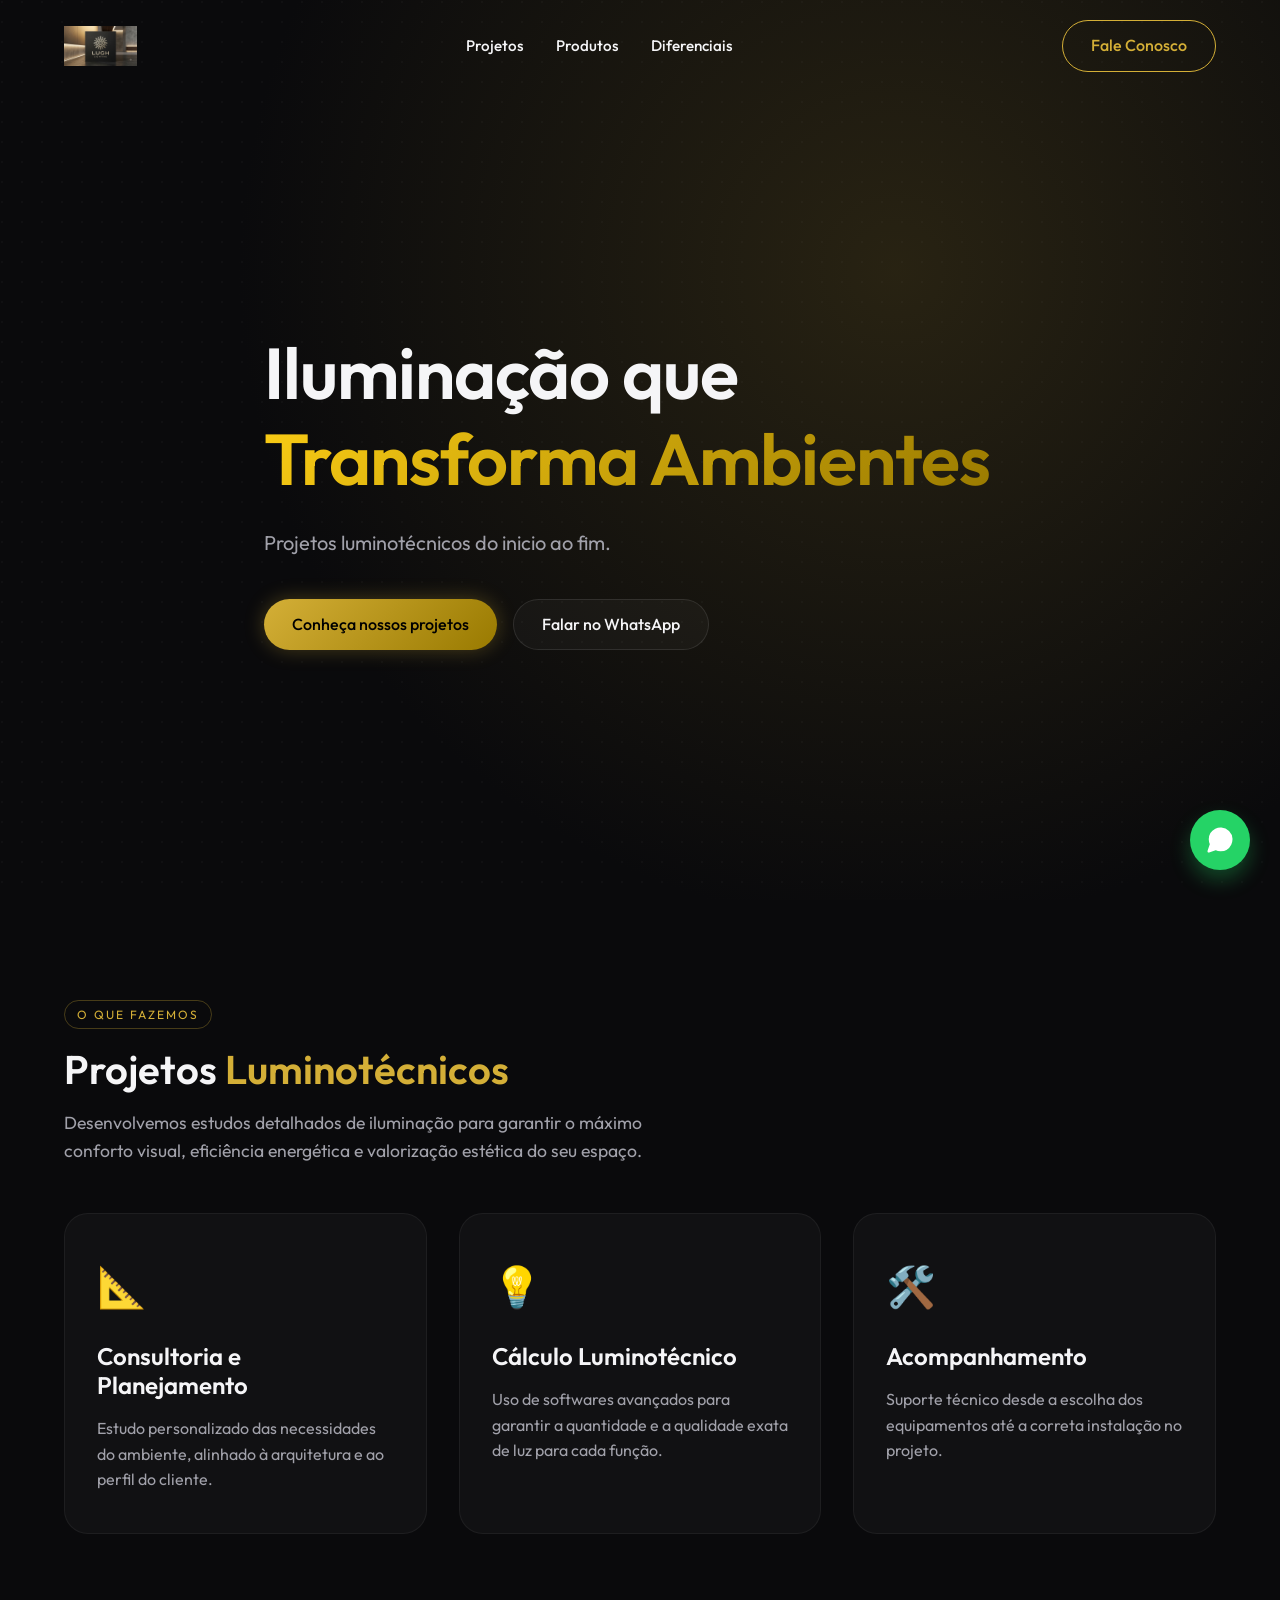
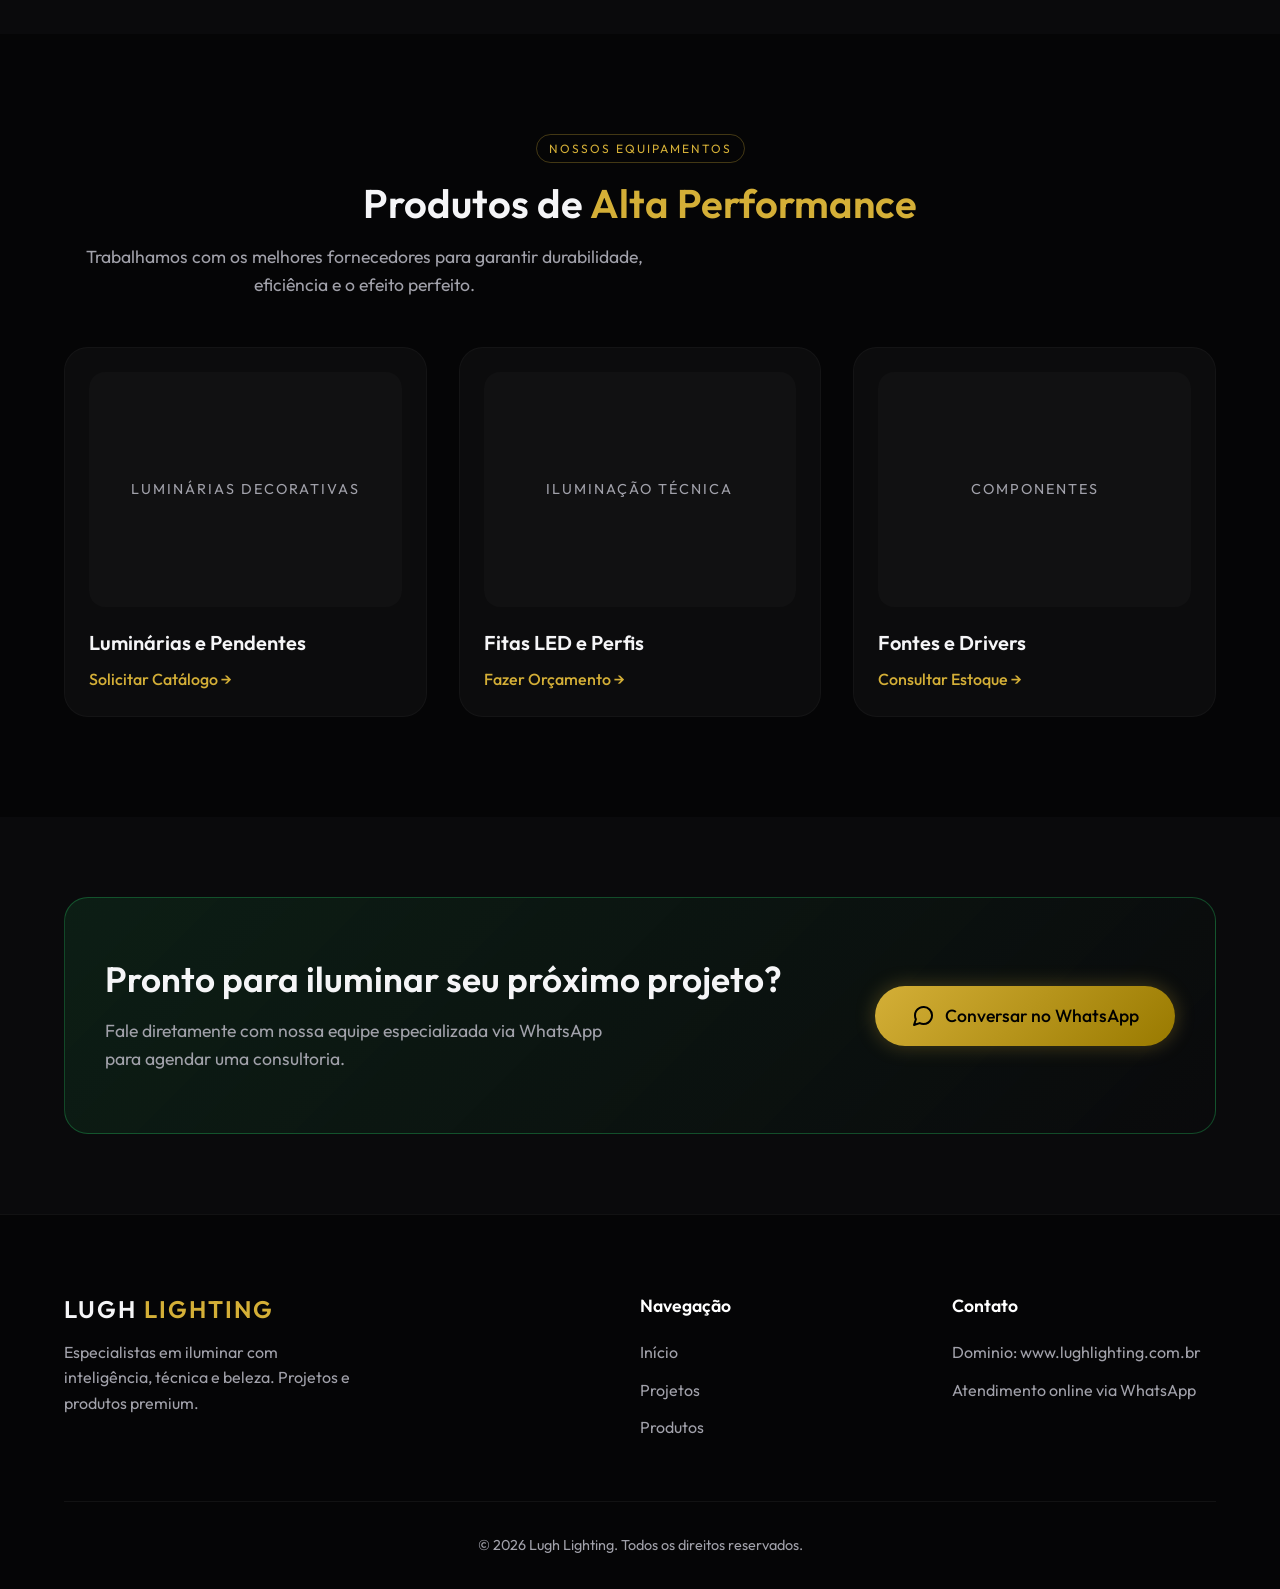
==== index.html @ 33ddca28 "Update hero subtitle text" ====
<!DOCTYPE html>
<html lang="pt-BR">
<head>
    <meta charset="UTF-8">
    <meta name="viewport" content="width=device-width, initial-scale=1.0">
    <meta name="description" content="Lugh Lighting - Projetos luminotécnicos, luminárias, LEDs e fontes de alta qualidade. Iluminação premium para ambientes sofisticados.">
    <title>Lugh Lighting | Projetos Luminotécnicos Premium</title>
    
    <!-- Google Fonts -->
    <link rel="preconnect" href="https://fonts.googleapis.com">
    <link rel="preconnect" href="https://fonts.gstatic.com" crossorigin>
    <link href="https://fonts.googleapis.com/css2?family=Outfit:wght@300;400;500;600;700&display=swap" rel="stylesheet">
    
    <!-- Custom CSS -->
    <link rel="stylesheet" href="styles.css">
</head>
<body>

    <!-- Header -->
    <header class="header" id="header">
        <div class="container header-content">
            <a href="#" class="logo-link">
                <!-- A logo em imagem entra aqui -->
                <img src="assets/logo.png" alt="Lugh Lighting Logo" class="logo-img" id="main-logo" onerror="this.style.display='none'; document.getElementById('logo-text').style.display='block';">
                <span class="logo-text" id="logo-text" style="display:none;">LUGH <span class="accent">LIGHTING</span></span>
            </a>
            
            <nav class="nav-menu">
                <ul class="nav-list">
                    <li><a href="#projetos" class="nav-link">Projetos</a></li>
                    <li><a href="#produtos" class="nav-link">Produtos</a></li>
                    <li><a href="#diferenciais" class="nav-link">Diferenciais</a></li>
                </ul>
            </nav>
            
            <a href="#contato" class="btn btn-outline" id="btn-header-contact">Fale Conosco</a>
            
            <!-- Mobile Menu Toggle -->
            <div class="menu-toggle" id="mobile-menu">
                <span class="bar"></span>
                <span class="bar"></span>
                <span class="bar"></span>
            </div>
        </div>
    </header>

    <!-- Hero Section -->
    <section class="hero" id="home">
        <div class="hero-overlay"></div>
        <div class="container hero-content">
            <h1 class="hero-title">Iluminação que <br><span class="accent-gradient">Transforma Ambientes</span></h1>
            <p class="hero-subtitle">Projetos luminotécnicos do inicio ao fim.</p>
            <div class="hero-actions">
                <a href="#projetos" class="btn btn-primary" id="btn-hero-projects">Conheça nossos projetos</a>
                <a href="https://wa.me/5511971536612?text=Olá!%20Gostaria%20de%20saber%20mais%20sobre%20os%20projetos%20da%20Lugh%20Lighting." class="btn btn-secondary whatsapp-link" target="_blank" rel="noopener noreferrer">Falar no WhatsApp</a>
            </div>
        </div>
    </section>

    <!-- Services / Projects Section -->
    <section class="section" id="projetos">
        <div class="container">
            <div class="section-header">
                <span class="section-badge">O que fazemos</span>
                <h2 class="section-title">Projetos <span class="accent">Luminotécnicos</span></h2>
                <p class="section-desc">Desenvolvemos estudos detalhados de iluminação para garantir o máximo conforto visual, eficiência energética e valorização estética do seu espaço.</p>
            </div>
            
            <div class="grid projects-grid">
                <div class="card reveal">
                    <div class="card-icon">📐</div>
                    <h3 class="card-title">Consultoria e Planejamento</h3>
                    <p class="card-text">Estudo personalizado das necessidades do ambiente, alinhado à arquitetura e ao perfil do cliente.</p>
                </div>
                <div class="card reveal delay-1">
                    <div class="card-icon">💡</div>
                    <h3 class="card-title">Cálculo Luminotécnico</h3>
                    <p class="card-text">Uso de softwares avançados para garantir a quantidade e a qualidade exata de luz para cada função.</p>
                </div>
                <div class="card reveal delay-2">
                    <div class="card-icon">🛠️</div>
                    <h3 class="card-title">Acompanhamento</h3>
                    <p class="card-text">Suporte técnico desde a escolha dos equipamentos até a correta instalação no projeto.</p>
                </div>
            </div>
        </div>
    </section>

    <!-- Products Section -->
    <section class="section bg-darker" id="produtos">
        <div class="container">
            <div class="section-header text-center">
                <span class="section-badge">Nossos Equipamentos</span>
                <h2 class="section-title">Produtos de <span class="accent">Alta Performance</span></h2>
                <p class="section-desc">Trabalhamos com os melhores fornecedores para garantir durabilidade, eficiência e o efeito perfeito.</p>
            </div>
            
            <div class="grid products-grid">
                <div class="product-item reveal">
                    <div class="product-img-wrapper">
                        <div class="product-placeholder">Luminárias Decorativas</div>
                    </div>
                    <h3 class="product-title">Luminárias e Pendentes</h3>
                    <a href="https://wa.me/5511971536612?text=Olá!%20Gostaria%20de%20catálogo%20de%20luminárias." class="product-link whatsapp-link" target="_blank">Solicitar Catálogo →</a>
                </div>
                <div class="product-item reveal delay-1">
                    <div class="product-img-wrapper">
                        <div class="product-placeholder">Iluminação Técnica</div>
                    </div>
                    <h3 class="product-title">Fitas LED e Perfis</h3>
                    <a href="https://wa.me/5511971536612?text=Olá!%20Gostaria%20de%20saber%20sobre%20fitas%20LED." class="product-link whatsapp-link" target="_blank">Fazer Orçamento →</a>
                </div>
                <div class="product-item reveal delay-2">
                    <div class="product-img-wrapper">
                        <div class="product-placeholder">Componentes</div>
                    </div>
                    <h3 class="product-title">Fontes e Drivers</h3>
                    <a href="https://wa.me/5511971536612?text=Olá!%20Gostaria%20de%20saber%20sobre%20fontes%20e%20drivers." class="product-link whatsapp-link" target="_blank">Consultar Estoque →</a>
                </div>
            </div>
        </div>
    </section>

    <!-- CTA Section -->
    <section class="cta-section" id="contato">
        <div class="container">
            <div class="cta-box reveal">
                <div class="cta-content">
                    <h2>Pronto para iluminar seu próximo projeto?</h2>
                    <p>Fale diretamente com nossa equipe especializada via WhatsApp para agendar uma consultoria.</p>
                </div>
                <div class="cta-btn">
                    <a href="https://wa.me/5511971536612?text=Olá!%20Gostaria%20de%20iniciar%20um%20projeto%20com%20a%20Lugh%20Lighting." class="btn btn-primary btn-large whatsapp-link" target="_blank" rel="noopener noreferrer">
                        <svg viewBox="0 0 24 24" width="24" height="24" stroke="currentColor" stroke-width="2" fill="none" stroke-linecap="round" stroke-linejoin="round" class="wa-icon"><path d="M21 11.5a8.38 8.38 0 0 1-.9 3.8 8.5 8.5 0 0 1-7.6 4.7 8.38 8.38 0 0 1-3.8-.9L3 21l1.9-5.7a8.38 8.38 0 0 1-.9-3.8 8.5 8.5 0 0 1 4.7-7.6 8.38 8.38 0 0 1 3.8-.9h.5a8.48 8.48 0 0 1 8 8v.5z"></path></svg>
                        Conversar no WhatsApp
                    </a>
                </div>
            </div>
        </div>
    </section>

    <!-- Footer -->
    <footer class="footer">
        <div class="container">
            <div class="footer-grid">
                <div class="footer-brand">
                    <h3 class="footer-logo">LUGH <span class="accent">LIGHTING</span></h3>
                    <p class="footer-text">Especialistas em iluminar com inteligência, técnica e beleza. Projetos e produtos premium.</p>
                </div>
                <div class="footer-links">
                    <h4>Navegação</h4>
                    <ul>
                        <li><a href="#home">Início</a></li>
                        <li><a href="#projetos">Projetos</a></li>
                        <li><a href="#produtos">Produtos</a></li>
                    </ul>
                </div>
                <div class="footer-contact">
                    <h4>Contato</h4>
                    <p>Dominio: www.lughlighting.com.br</p>
                    <p>Atendimento online via WhatsApp</p>
                </div>
            </div>
            <div class="footer-bottom">
                <p>&copy; 2026 Lugh Lighting. Todos os direitos reservados.</p>
            </div>
        </div>
    </footer>

    <!-- Floating WhatsApp Button -->
    <a href="https://wa.me/5511971536612?text=Olá!%20Vim%20pelo%20site%20da%20Lugh%20Lighting." class="floating-wa whatsapp-link" target="_blank" rel="noopener noreferrer" aria-label="Fale conosco no WhatsApp" id="floating-whatsapp">
        <svg viewBox="0 0 24 24" width="30" height="30" stroke="white" stroke-width="2" fill="white" stroke-linecap="round" stroke-linejoin="round" class="wa-icon-float">
            <path d="M21 11.5a8.38 8.38 0 0 1-.9 3.8 8.5 8.5 0 0 1-7.6 4.7 8.38 8.38 0 0 1-3.8-.9L3 21l1.9-5.7a8.38 8.38 0 0 1-.9-3.8 8.5 8.5 0 0 1 4.7-7.6 8.38 8.38 0 0 1 3.8-.9h.5a8.48 8.48 0 0 1 8 8v.5z"></path>
        </svg>
    </a>

    <!-- Custom JS -->
    <script src="script.js"></script>
</body>
</html>
---- styles.css ----
/* ==========================================================================
   CSS Variables & Tokens (Premium Dark Theme)
   ========================================================================== */
:root {
    /* Colors */
    --bg-dark: #0a0a0c;
    --bg-darker: #050506;
    --bg-card: rgba(255, 255, 255, 0.03);
    
    --text-main: #f5f5f7;
    --text-muted: #a1a1aa;
    
    /* Gold / Lighting Accents */
    --accent-gold: #d4af37;
    --accent-gold-light: #facc15;
    --accent-gold-dark: #997a00;
    
    --wa-green: #25D366;
    --wa-green-hover: #1ebd5a;

    /* Typography */
    --font-primary: 'Outfit', sans-serif;
    
    /* Spacing & Borders */
    --radius-sm: 8px;
    --radius-md: 16px;
    --radius-lg: 24px;
    
    /* Transitions */
    --transition-fast: 0.2s ease;
    --transition-normal: 0.4s cubic-bezier(0.16, 1, 0.3, 1);
    
    /* Glow Effects */
    --glow-gold: 0 0 20px rgba(212, 175, 55, 0.3);
    --glow-gold-strong: 0 0 30px rgba(250, 204, 21, 0.5);
}

/* ==========================================================================
   Base & Reset
   ========================================================================== */
* {
    margin: 0;
    padding: 0;
    box-sizing: border-box;
}

html {
    scroll-behavior: smooth;
}

body {
    font-family: var(--font-primary);
    background-color: var(--bg-dark);
    color: var(--text-main);
    line-height: 1.6;
    overflow-x: hidden;
}

a {
    text-decoration: none;
    color: inherit;
}

ul {
    list-style: none;
}

.container {
    width: 100%;
    max-width: 1200px;
    margin: 0 auto;
    padding: 0 24px;
}

.accent {
    color: var(--accent-gold);
}

.accent-gradient {
    background: linear-gradient(135deg, var(--accent-gold-light) 0%, var(--accent-gold-dark) 100%);
    -webkit-background-clip: text;
    -webkit-text-fill-color: transparent;
    background-clip: text;
}

.bg-darker {
    background-color: var(--bg-darker);
}

.text-center {
    text-align: center;
}

/* ==========================================================================
   Typography
   ========================================================================== */
h1, h2, h3, h4 {
    line-height: 1.2;
    font-weight: 600;
}

.section-title {
    font-size: 2.5rem;
    margin-bottom: 1rem;
}

.section-desc {
    color: var(--text-muted);
    font-size: 1.1rem;
    max-width: 600px;
    margin-bottom: 3rem;
}

.section-badge {
    display: inline-block;
    text-transform: uppercase;
    font-size: 0.75rem;
    letter-spacing: 2px;
    color: var(--accent-gold);
    border: 1px solid rgba(212, 175, 55, 0.3);
    padding: 4px 12px;
    border-radius: 50px;
    margin-bottom: 1rem;
}

/* ==========================================================================
   Buttons
   ========================================================================== */
.btn {
    display: inline-flex;
    align-items: center;
    justify-content: center;
    padding: 12px 28px;
    border-radius: 50px;
    font-weight: 500;
    font-size: 1rem;
    transition: var(--transition-normal);
    cursor: pointer;
    border: none;
    gap: 10px;
}

.btn-primary {
    background: linear-gradient(135deg, var(--accent-gold), var(--accent-gold-dark));
    color: #000;
    box-shadow: var(--glow-gold);
}

.btn-primary:hover {
    transform: translateY(-2px);
    box-shadow: var(--glow-gold-strong);
    background: linear-gradient(135deg, var(--accent-gold-light), var(--accent-gold));
}

.btn-secondary {
    background-color: var(--bg-card);
    color: var(--text-main);
    border: 1px solid rgba(255, 255, 255, 0.1);
}

.btn-secondary:hover {
    background-color: rgba(255, 255, 255, 0.08);
    transform: translateY(-2px);
}

.btn-outline {
    background: transparent;
    border: 1px solid var(--accent-gold);
    color: var(--accent-gold);
}

.btn-outline:hover {
    background: var(--accent-gold);
    color: #000;
    box-shadow: var(--glow-gold);
}

.btn-large {
    padding: 16px 36px;
    font-size: 1.1rem;
}

/* ==========================================================================
   Header & Navigation
   ========================================================================== */
.header {
    position: fixed;
    top: 0;
    left: 0;
    width: 100%;
    z-index: 1000;
    padding: 20px 0;
    transition: var(--transition-normal);
    border-bottom: 1px solid transparent;
}

.header.scrolled {
    background-color: rgba(10, 10, 12, 0.9);
    backdrop-filter: blur(12px);
    padding: 12px 0;
    border-bottom: 1px solid rgba(255, 255, 255, 0.05);
}

.header-content {
    display: flex;
    justify-content: space-between;
    align-items: center;
}

.logo-link {
    display: flex;
    align-items: center;
    gap: 10px;
}

.logo-img {
    height: 40px;
    width: auto;
}

.logo-text {
    font-size: 1.5rem;
    font-weight: 700;
    letter-spacing: 2px;
}

.nav-list {
    display: flex;
    gap: 32px;
}

.nav-link {
    color: var(--text-main);
    font-size: 0.95rem;
    font-weight: 500;
    position: relative;
    transition: var(--transition-fast);
}

.nav-link::after {
    content: '';
    position: absolute;
    bottom: -4px;
    left: 0;
    width: 0;
    height: 2px;
    background-color: var(--accent-gold);
    transition: var(--transition-normal);
}

.nav-link:hover {
    color: var(--accent-gold);
}

.nav-link:hover::after {
    width: 100%;
}

.menu-toggle {
    display: none;
    flex-direction: column;
    gap: 6px;
    cursor: pointer;
}

.menu-toggle .bar {
    width: 28px;
    height: 2px;
    background-color: var(--text-main);
    transition: var(--transition-fast);
}

/* ==========================================================================
   Hero Section
   ========================================================================== */
.hero {
    position: relative;
    min-height: 100vh;
    display: flex;
    align-items: center;
    padding-top: 80px;
    background: radial-gradient(circle at 70% 30%, rgba(212, 175, 55, 0.15) 0%, rgba(10, 10, 12, 1) 60%);
    overflow: hidden;
}

.hero-overlay {
    position: absolute;
    top: 0;
    left: 0;
    width: 100%;
    height: 100%;
    background: url('data:image/svg+xml;utf8,<svg width="20" height="20" xmlns="http://www.w3.org/2000/svg"><circle cx="2" cy="2" r="1" fill="rgba(255,255,255,0.03)"/></svg>');
    z-index: 1;
}

.hero-content {
    position: relative;
    z-index: 2;
    max-width: 800px;
}

.hero-title {
    font-size: 4.5rem;
    margin-bottom: 24px;
    letter-spacing: -1px;
    animation: fadeUp 1s ease forwards;
    opacity: 0;
    transform: translateY(30px);
}

.hero-subtitle {
    font-size: 1.25rem;
    color: var(--text-muted);
    margin-bottom: 40px;
    max-width: 600px;
    animation: fadeUp 1s ease 0.2s forwards;
    opacity: 0;
    transform: translateY(30px);
}

.hero-actions {
    display: flex;
    gap: 16px;
    animation: fadeUp 1s ease 0.4s forwards;
    opacity: 0;
    transform: translateY(30px);
}

/* ==========================================================================
   Sections & Layout
   ========================================================================== */
.section {
    padding: 100px 0;
}

.grid {
    display: grid;
    gap: 32px;
}

.projects-grid {
    grid-template-columns: repeat(auto-fit, minmax(300px, 1fr));
}

.products-grid {
    grid-template-columns: repeat(auto-fit, minmax(320px, 1fr));
}

/* ==========================================================================
   Cards (Projects)
   ========================================================================== */
.card {
    background-color: var(--bg-card);
    border: 1px solid rgba(255, 255, 255, 0.05);
    padding: 40px 32px;
    border-radius: var(--radius-lg);
    transition: var(--transition-normal);
    position: relative;
    overflow: hidden;
}

.card::before {
    content: '';
    position: absolute;
    top: 0;
    left: 0;
    width: 100%;
    height: 100%;
    background: radial-gradient(circle at top right, rgba(212, 175, 55, 0.1), transparent 50%);
    opacity: 0;
    transition: var(--transition-normal);
}

.card:hover {
    transform: translateY(-5px);
    border-color: rgba(212, 175, 55, 0.3);
    box-shadow: 0 10px 30px -10px rgba(0, 0, 0, 0.5);
}

.card:hover::before {
    opacity: 1;
}

.card-icon {
    font-size: 2.5rem;
    margin-bottom: 24px;
}

.card-title {
    font-size: 1.5rem;
    margin-bottom: 16px;
}

.card-text {
    color: var(--text-muted);
}

/* ==========================================================================
   Products
   ========================================================================== */
.product-item {
    background-color: var(--bg-card);
    border-radius: var(--radius-lg);
    padding: 24px;
    transition: var(--transition-normal);
    border: 1px solid rgba(255, 255, 255, 0.03);
}

.product-item:hover {
    border-color: rgba(255, 255, 255, 0.1);
}

.product-img-wrapper {
    border-radius: var(--radius-md);
    overflow: hidden;
    margin-bottom: 24px;
    aspect-ratio: 4/3;
    background-color: rgba(255, 255, 255, 0.02);
    display: flex;
    align-items: center;
    justify-content: center;
}

.product-placeholder {
    color: var(--text-muted);
    font-size: 0.9rem;
    text-transform: uppercase;
    letter-spacing: 2px;
}

.product-title {
    font-size: 1.25rem;
    margin-bottom: 12px;
}

.product-link {
    color: var(--accent-gold);
    font-weight: 500;
    display: inline-flex;
    align-items: center;
    transition: var(--transition-fast);
}

.product-link:hover {
    color: var(--accent-gold-light);
    transform: translateX(5px);
}

/* ==========================================================================
   CTA Section
   ========================================================================== */
.cta-section {
    padding: 80px 0;
}

.cta-box {
    background: linear-gradient(135deg, rgba(37, 211, 102, 0.1), rgba(10, 10, 12, 1));
    border: 1px solid rgba(37, 211, 102, 0.3);
    border-radius: var(--radius-lg);
    padding: 60px 40px;
    display: flex;
    align-items: center;
    justify-content: space-between;
    flex-wrap: wrap;
    gap: 32px;
}

.cta-content h2 {
    font-size: 2.2rem;
    margin-bottom: 16px;
}

.cta-content p {
    color: var(--text-muted);
    font-size: 1.1rem;
    max-width: 500px;
}

/* ==========================================================================
   Footer
   ========================================================================== */
.footer {
    background-color: var(--bg-darker);
    border-top: 1px solid rgba(255, 255, 255, 0.05);
    padding: 80px 0 32px;
}

.footer-grid {
    display: grid;
    grid-template-columns: 2fr 1fr 1fr;
    gap: 48px;
    margin-bottom: 60px;
}

.footer-logo {
    font-size: 1.5rem;
    letter-spacing: 2px;
    margin-bottom: 16px;
}

.footer-text {
    color: var(--text-muted);
    max-width: 300px;
}

.footer h4 {
    font-size: 1.1rem;
    margin-bottom: 24px;
    color: #fff;
}

.footer-links ul {
    display: flex;
    flex-direction: column;
    gap: 12px;
}

.footer-links a {
    color: var(--text-muted);
    transition: var(--transition-fast);
}

.footer-links a:hover {
    color: var(--accent-gold);
}

.footer-contact p {
    color: var(--text-muted);
    margin-bottom: 12px;
}

.footer-bottom {
    text-align: center;
    padding-top: 32px;
    border-top: 1px solid rgba(255, 255, 255, 0.05);
    color: var(--text-muted);
    font-size: 0.9rem;
}

/* ==========================================================================
   Floating WhatsApp Button
   ========================================================================== */
.floating-wa {
    position: fixed;
    bottom: 30px;
    right: 30px;
    width: 60px;
    height: 60px;
    background-color: var(--wa-green);
    border-radius: 50%;
    display: flex;
    align-items: center;
    justify-content: center;
    box-shadow: 0 10px 20px rgba(37, 211, 102, 0.3);
    z-index: 1000;
    transition: var(--transition-normal);
    animation: float 3s ease-in-out infinite;
}

.floating-wa:hover {
    background-color: var(--wa-green-hover);
    transform: scale(1.1);
    box-shadow: 0 15px 30px rgba(37, 211, 102, 0.4);
}

@keyframes float {
    0% { transform: translateY(0); }
    50% { transform: translateY(-10px); }
    100% { transform: translateY(0); }
}

/* ==========================================================================
   Animations (Scroll Reveal)
   ========================================================================== */
.reveal {
    opacity: 0;
    transform: translateY(40px);
    transition: all 0.8s cubic-bezier(0.16, 1, 0.3, 1);
}

.reveal.active {
    opacity: 1;
    transform: translateY(0);
}

.delay-1 { transition-delay: 0.15s; }
.delay-2 { transition-delay: 0.3s; }

@keyframes fadeUp {
    to {
        opacity: 1;
        transform: translateY(0);
    }
}

/* ==========================================================================
   Responsive
   ========================================================================== */
@media (max-width: 992px) {
    .hero-title {
        font-size: 3.5rem;
    }
    
    .footer-grid {
        grid-template-columns: 1fr 1fr;
    }
}

@media (max-width: 768px) {
    .nav-menu {
        position: fixed;
        top: 0;
        right: -100%;
        width: 100%;
        height: 100vh;
        background-color: var(--bg-darker);
        display: flex;
        align-items: center;
        justify-content: center;
        transition: var(--transition-normal);
        z-index: 999;
    }
    
    .nav-menu.active {
        right: 0;
    }
    
    .nav-list {
        flex-direction: column;
        align-items: center;
        gap: 40px;
    }
    
    .nav-link {
        font-size: 1.5rem;
    }
    
    .menu-toggle {
        display: flex;
        z-index: 1001;
    }
    
    .header .btn-outline {
        display: none; /* Hide header btn on mobile to simplify */
    }
    
    .hero-title {
        font-size: 2.8rem;
    }
    
    .hero-actions {
        flex-direction: column;
    }
    
    .cta-box {
        flex-direction: column;
        text-align: center;
    }
    
    .footer-grid {
        grid-template-columns: 1fr;
        gap: 32px;
    }
}
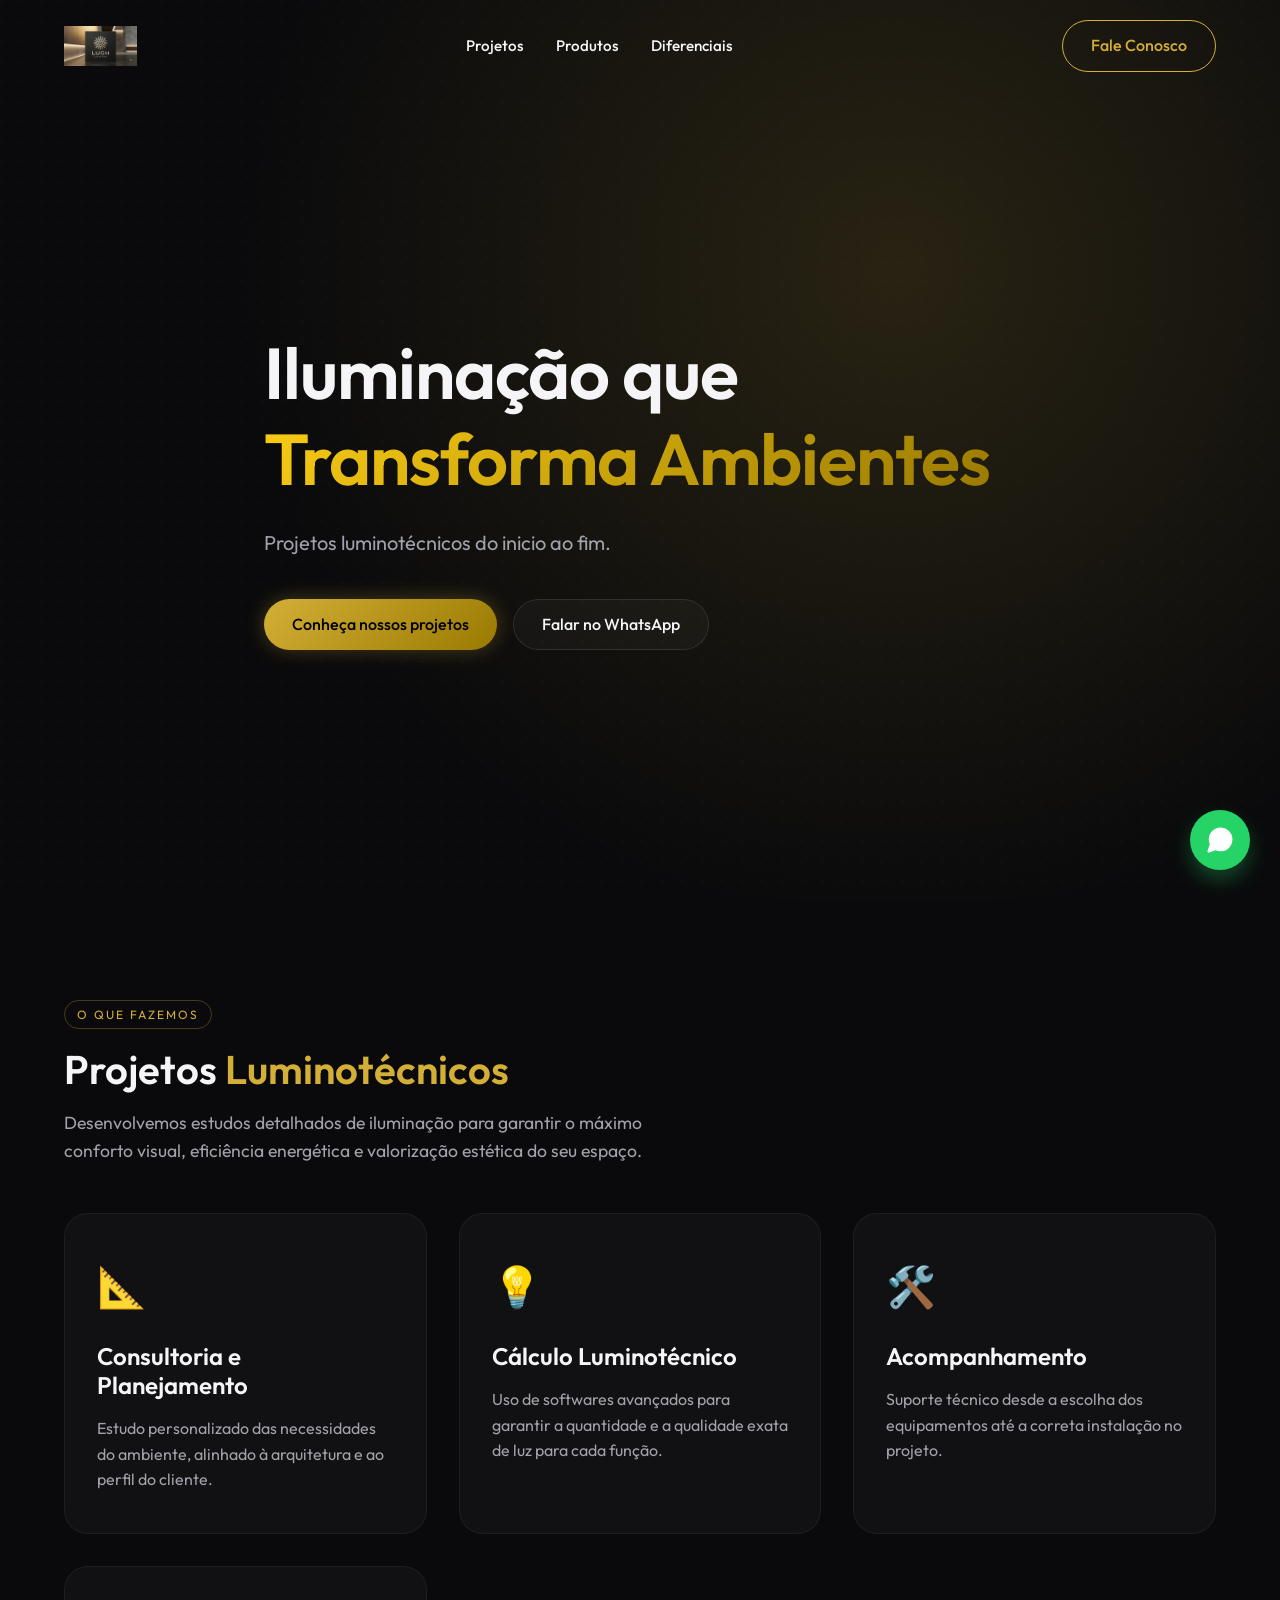
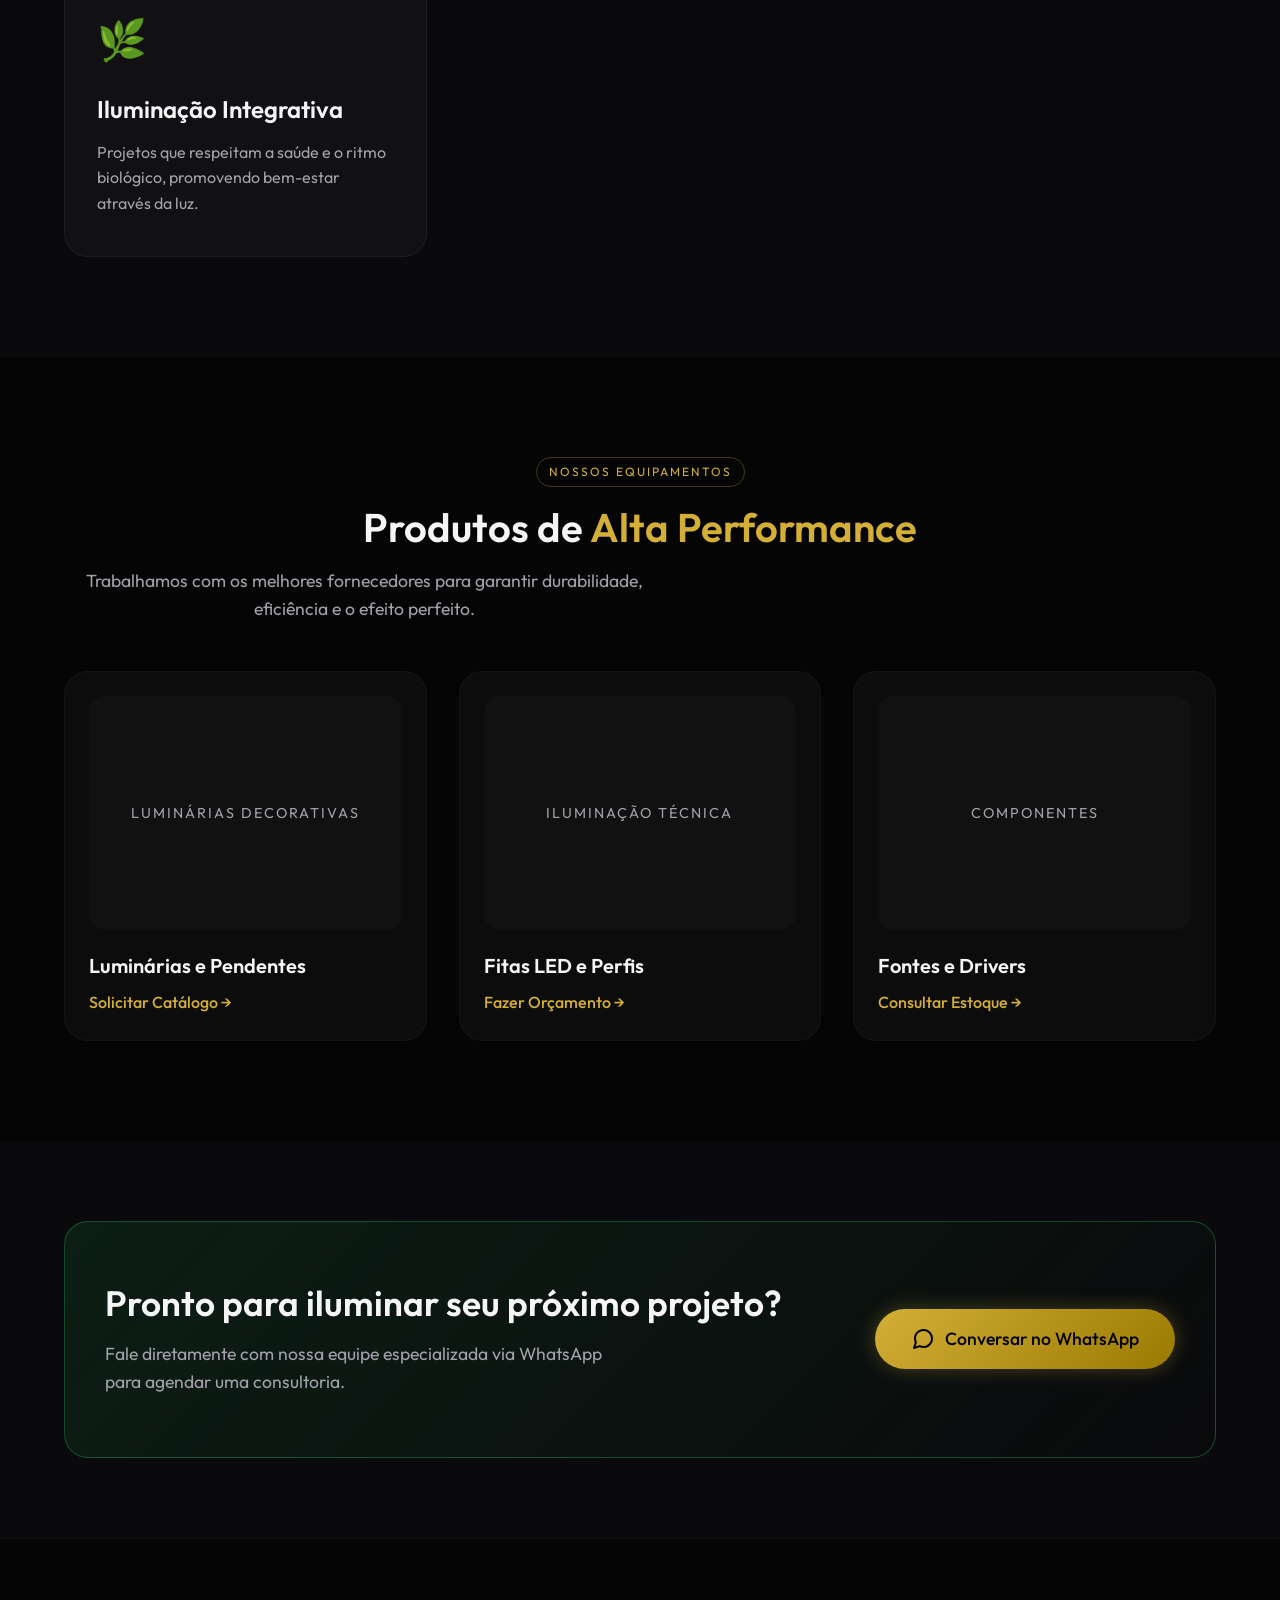
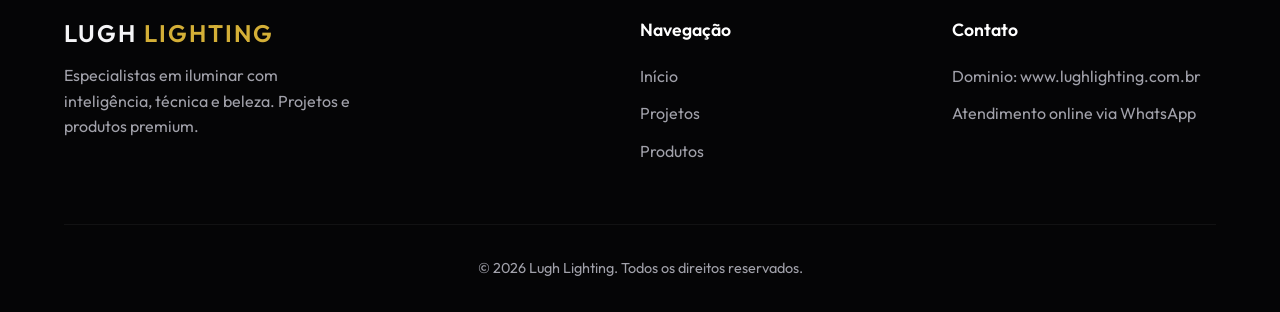
==== commit 1813eca9: "Adiciona tópico Iluminação Integrativa" ====
--- a/index.html
+++ b/index.html
@@ -81,6 +81,11 @@
                     <div class="card-icon">🛠️</div>
                     <h3 class="card-title">Acompanhamento</h3>
                     <p class="card-text">Suporte técnico desde a escolha dos equipamentos até a correta instalação no projeto.</p>
+                </div>
+                <div class="card reveal">
+                    <div class="card-icon">🌿</div>
+                    <h3 class="card-title">Iluminação Integrativa</h3>
+                    <p class="card-text">Projetos que respeitam a saúde e o ritmo biológico, promovendo bem-estar através da luz.</p>
                 </div>
             </div>
         </div>
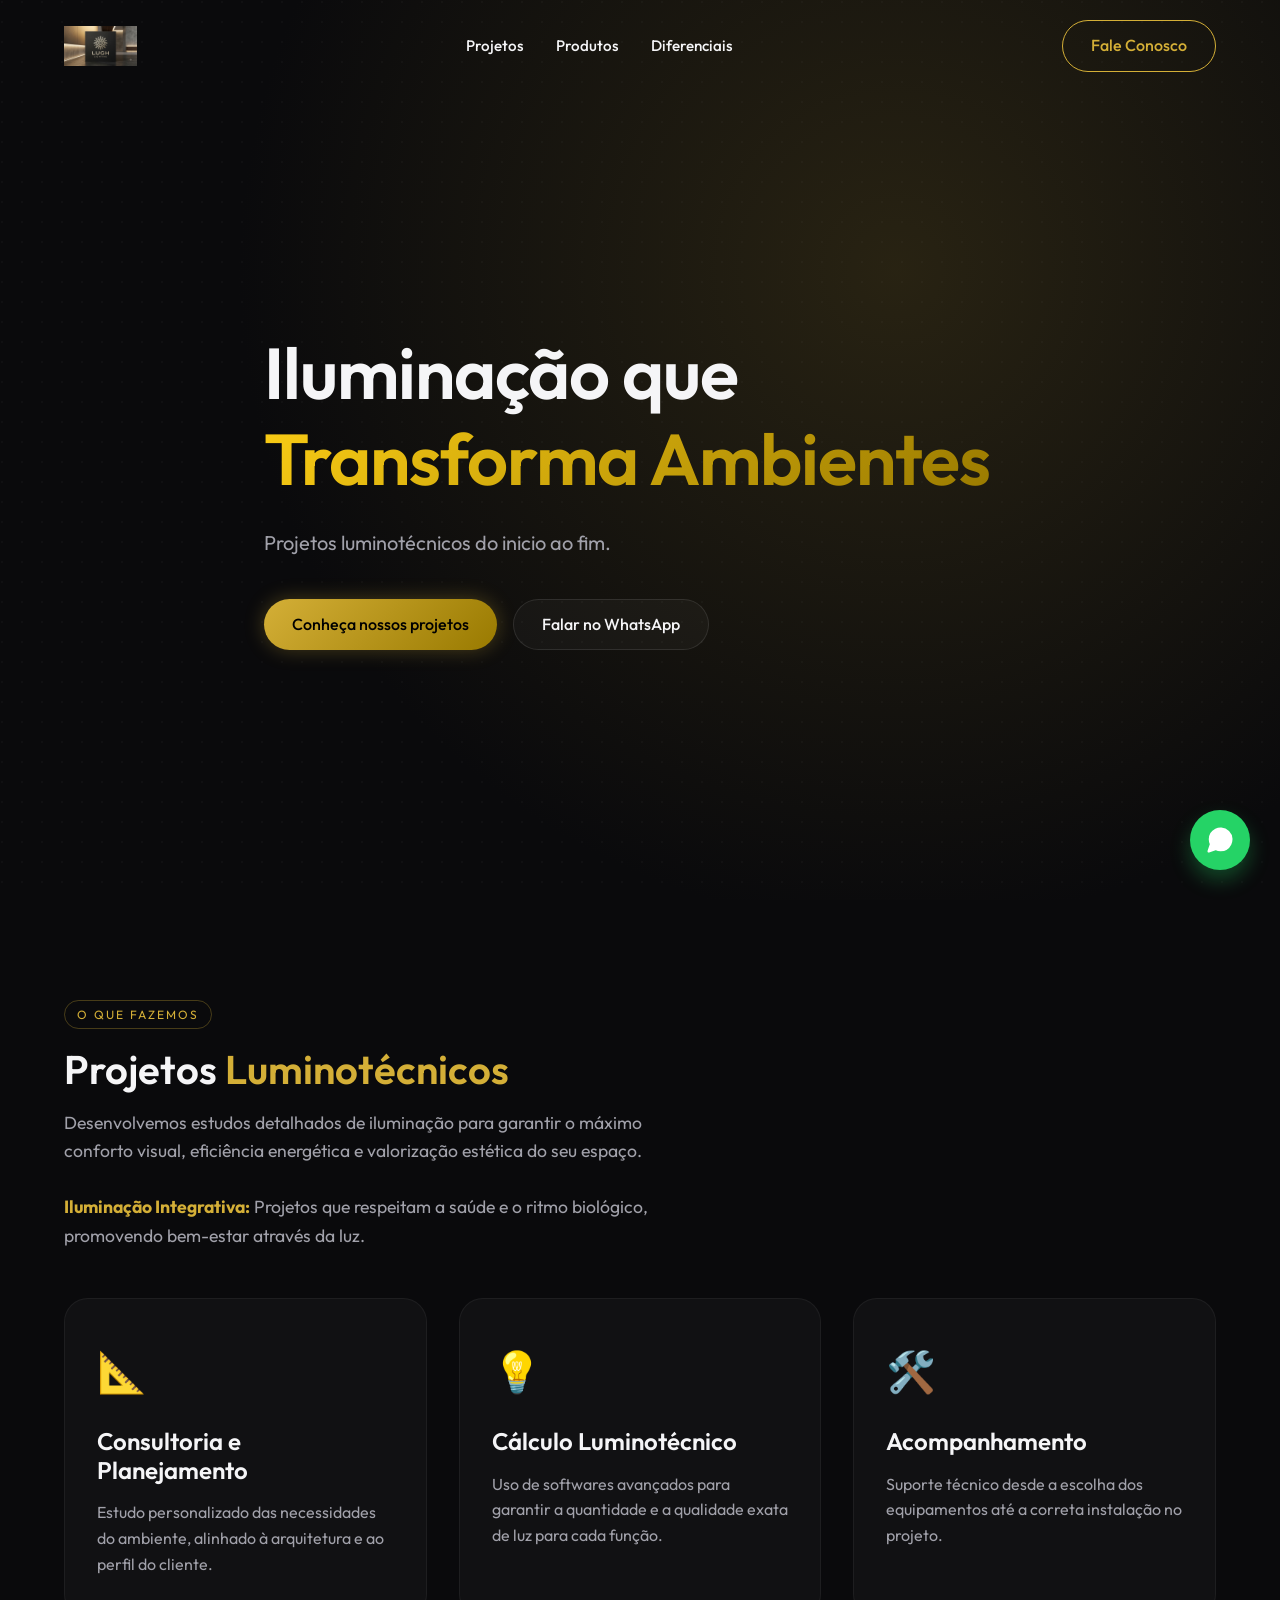
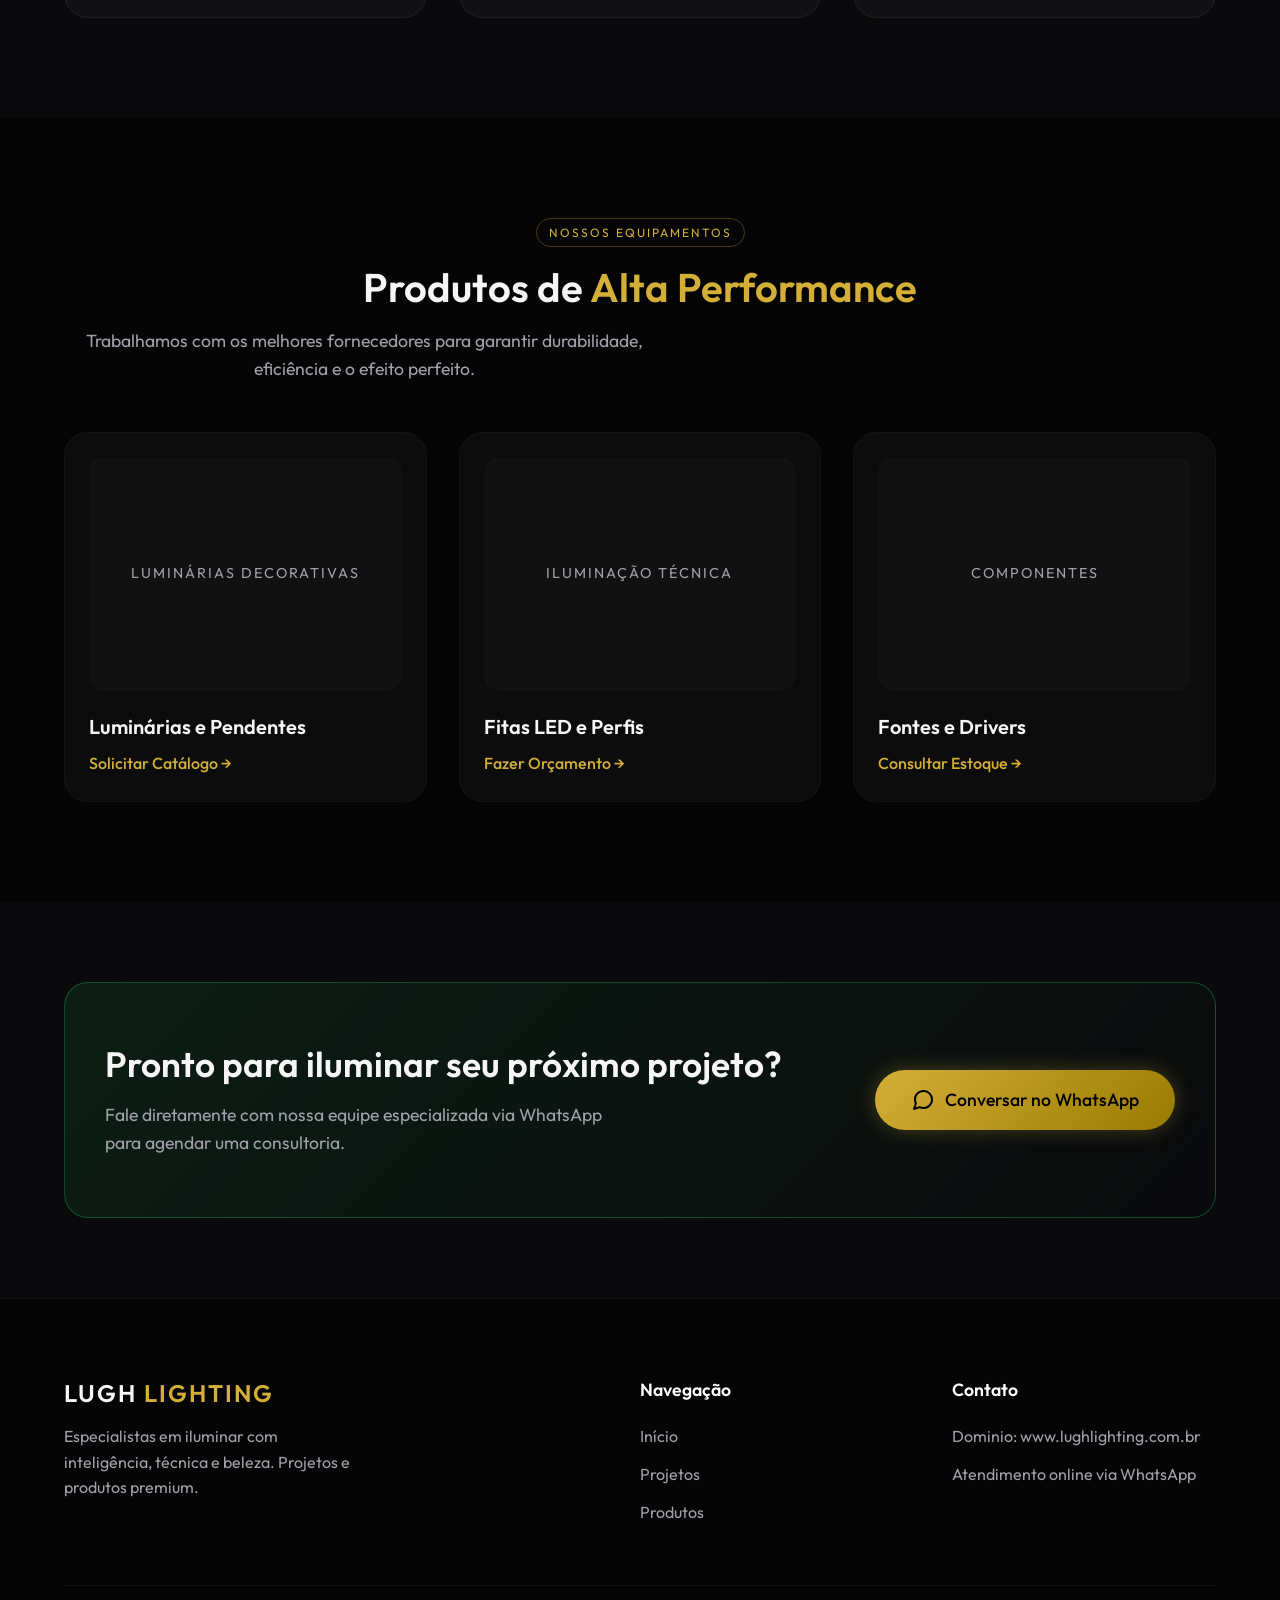
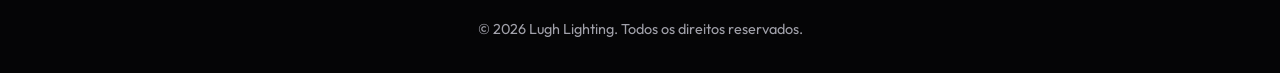
==== commit d30ba0e4: "Move Integrativa text to section header" ====
--- a/index.html
+++ b/index.html
@@ -64,6 +64,7 @@
                 <span class="section-badge">O que fazemos</span>
                 <h2 class="section-title">Projetos <span class="accent">Luminotécnicos</span></h2>
                 <p class="section-desc">Desenvolvemos estudos detalhados de iluminação para garantir o máximo conforto visual, eficiência energética e valorização estética do seu espaço.</p>
+                <p class="section-desc" style="margin-top: -20px;"><strong class="accent">Iluminação Integrativa:</strong> Projetos que respeitam a saúde e o ritmo biológico, promovendo bem-estar através da luz.</p>
             </div>
             
             <div class="grid projects-grid">
@@ -81,11 +82,6 @@
                     <div class="card-icon">🛠️</div>
                     <h3 class="card-title">Acompanhamento</h3>
                     <p class="card-text">Suporte técnico desde a escolha dos equipamentos até a correta instalação no projeto.</p>
-                </div>
-                <div class="card reveal">
-                    <div class="card-icon">🌿</div>
-                    <h3 class="card-title">Iluminação Integrativa</h3>
-                    <p class="card-text">Projetos que respeitam a saúde e o ritmo biológico, promovendo bem-estar através da luz.</p>
                 </div>
             </div>
         </div>
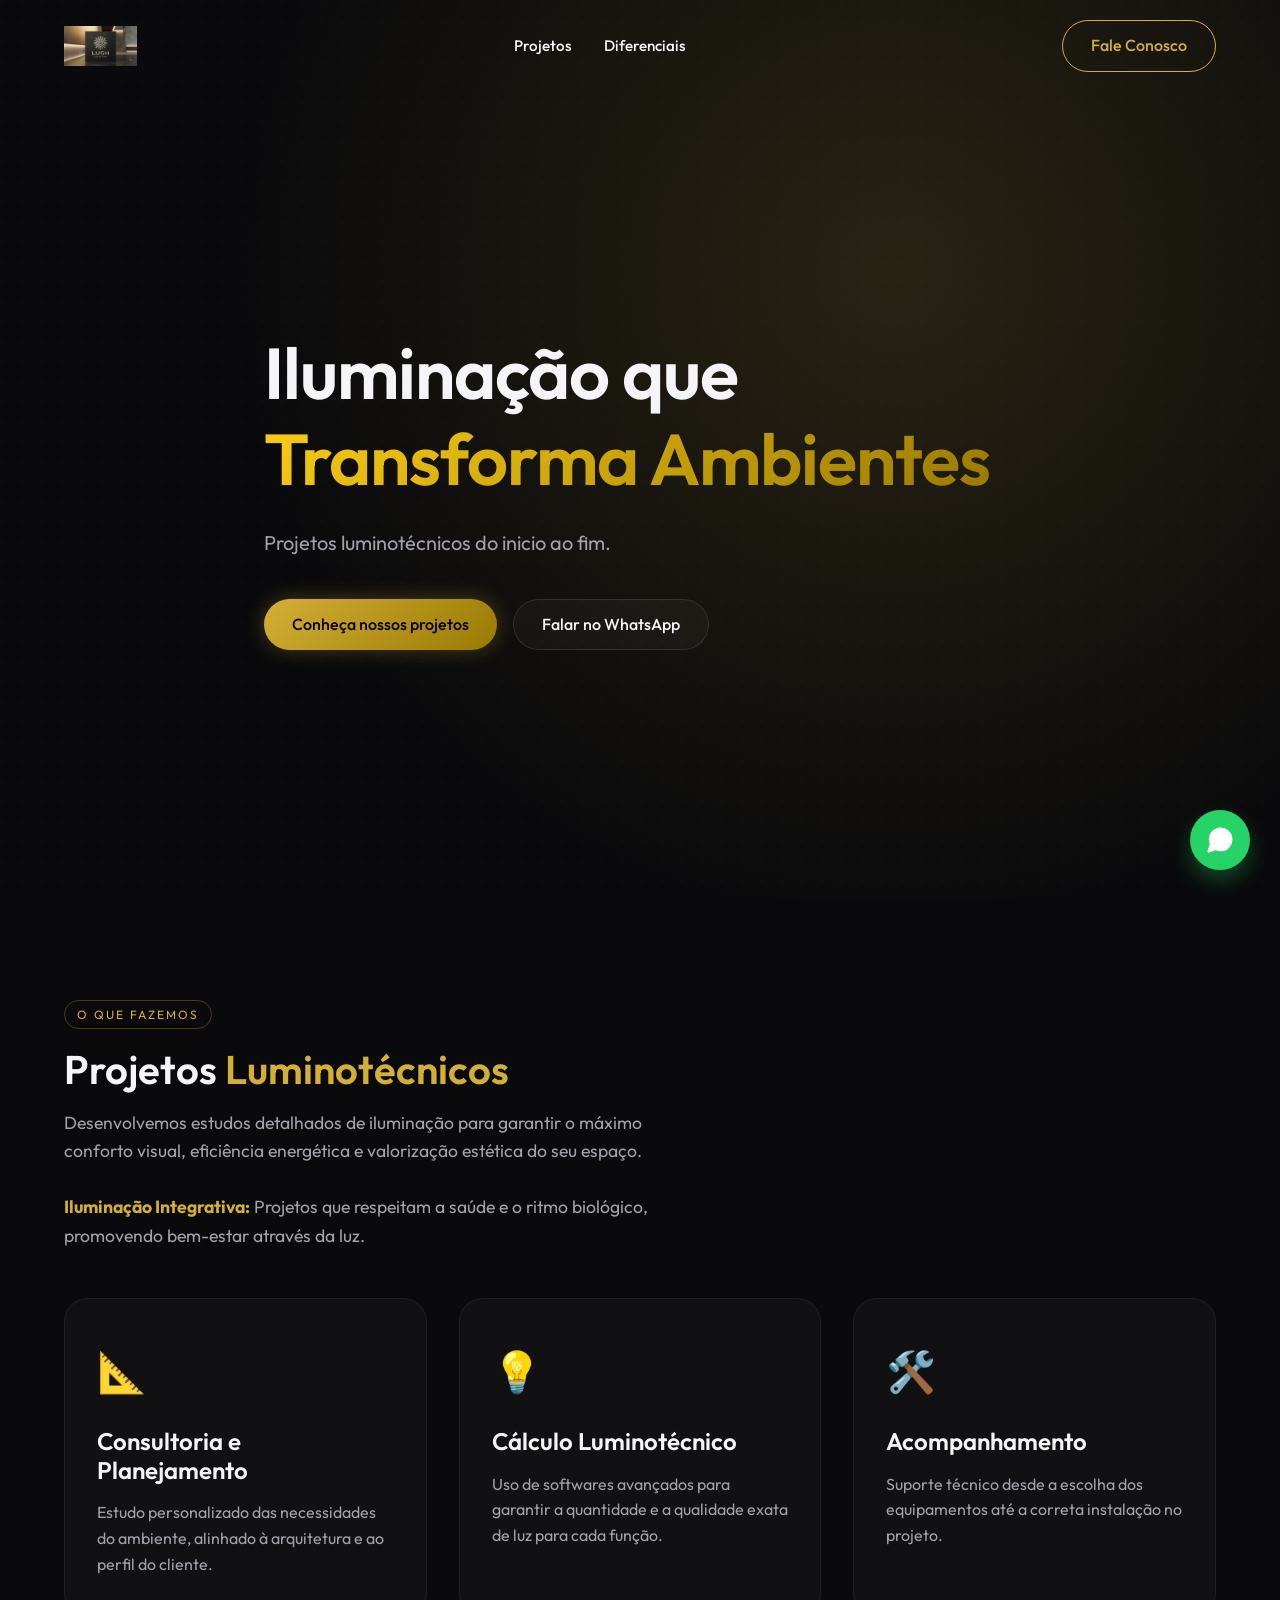
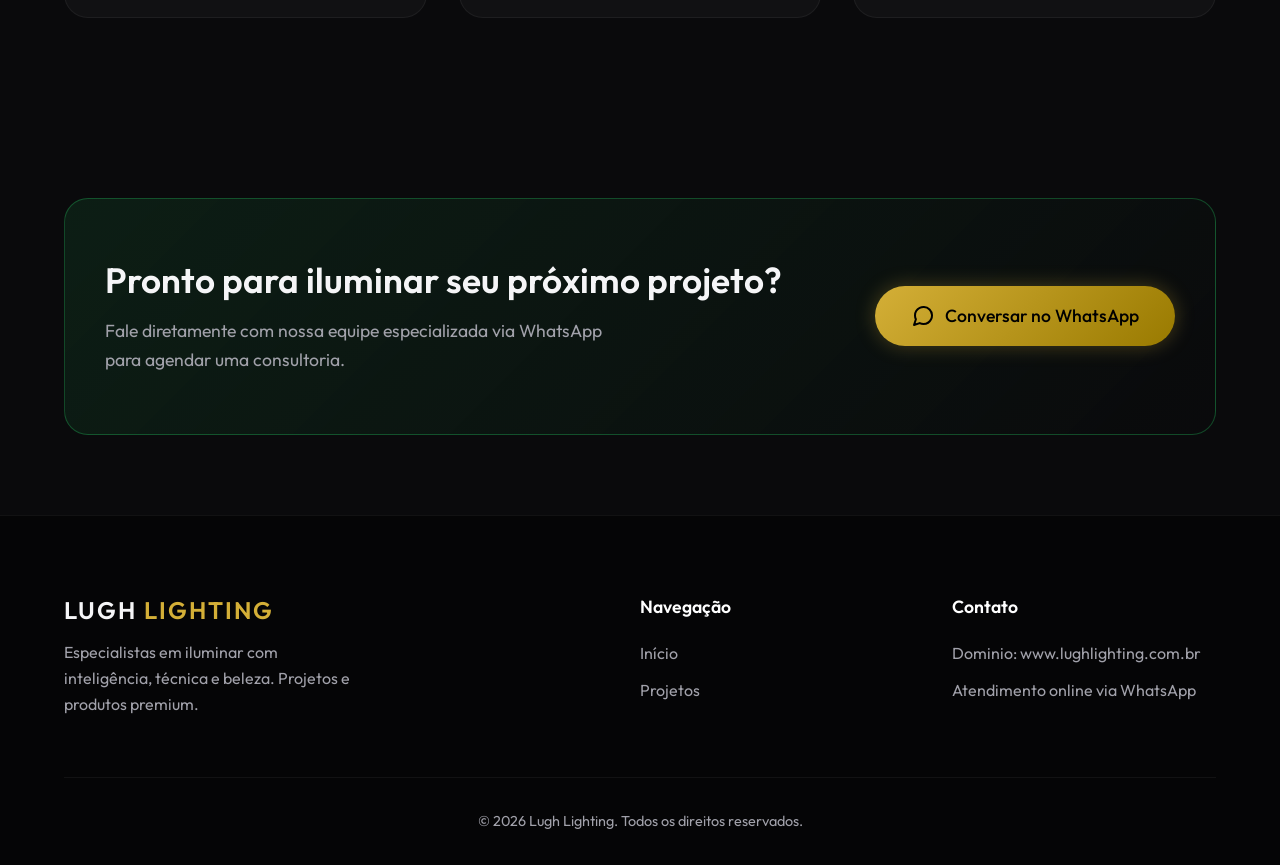
==== commit f3726de6: "Remove Nossos Equipamentos section" ====
--- a/index.html
+++ b/index.html
@@ -28,7 +28,6 @@
             <nav class="nav-menu">
                 <ul class="nav-list">
                     <li><a href="#projetos" class="nav-link">Projetos</a></li>
-                    <li><a href="#produtos" class="nav-link">Produtos</a></li>
                     <li><a href="#diferenciais" class="nav-link">Diferenciais</a></li>
                 </ul>
             </nav>
@@ -87,41 +86,6 @@
         </div>
     </section>
 
-    <!-- Products Section -->
-    <section class="section bg-darker" id="produtos">
-        <div class="container">
-            <div class="section-header text-center">
-                <span class="section-badge">Nossos Equipamentos</span>
-                <h2 class="section-title">Produtos de <span class="accent">Alta Performance</span></h2>
-                <p class="section-desc">Trabalhamos com os melhores fornecedores para garantir durabilidade, eficiência e o efeito perfeito.</p>
-            </div>
-            
-            <div class="grid products-grid">
-                <div class="product-item reveal">
-                    <div class="product-img-wrapper">
-                        <div class="product-placeholder">Luminárias Decorativas</div>
-                    </div>
-                    <h3 class="product-title">Luminárias e Pendentes</h3>
-                    <a href="https://wa.me/5511971536612?text=Olá!%20Gostaria%20de%20catálogo%20de%20luminárias." class="product-link whatsapp-link" target="_blank">Solicitar Catálogo →</a>
-                </div>
-                <div class="product-item reveal delay-1">
-                    <div class="product-img-wrapper">
-                        <div class="product-placeholder">Iluminação Técnica</div>
-                    </div>
-                    <h3 class="product-title">Fitas LED e Perfis</h3>
-                    <a href="https://wa.me/5511971536612?text=Olá!%20Gostaria%20de%20saber%20sobre%20fitas%20LED." class="product-link whatsapp-link" target="_blank">Fazer Orçamento →</a>
-                </div>
-                <div class="product-item reveal delay-2">
-                    <div class="product-img-wrapper">
-                        <div class="product-placeholder">Componentes</div>
-                    </div>
-                    <h3 class="product-title">Fontes e Drivers</h3>
-                    <a href="https://wa.me/5511971536612?text=Olá!%20Gostaria%20de%20saber%20sobre%20fontes%20e%20drivers." class="product-link whatsapp-link" target="_blank">Consultar Estoque →</a>
-                </div>
-            </div>
-        </div>
-    </section>
-
     <!-- CTA Section -->
     <section class="cta-section" id="contato">
         <div class="container">
@@ -153,7 +117,6 @@
                     <ul>
                         <li><a href="#home">Início</a></li>
                         <li><a href="#projetos">Projetos</a></li>
-                        <li><a href="#produtos">Produtos</a></li>
                     </ul>
                 </div>
                 <div class="footer-contact">
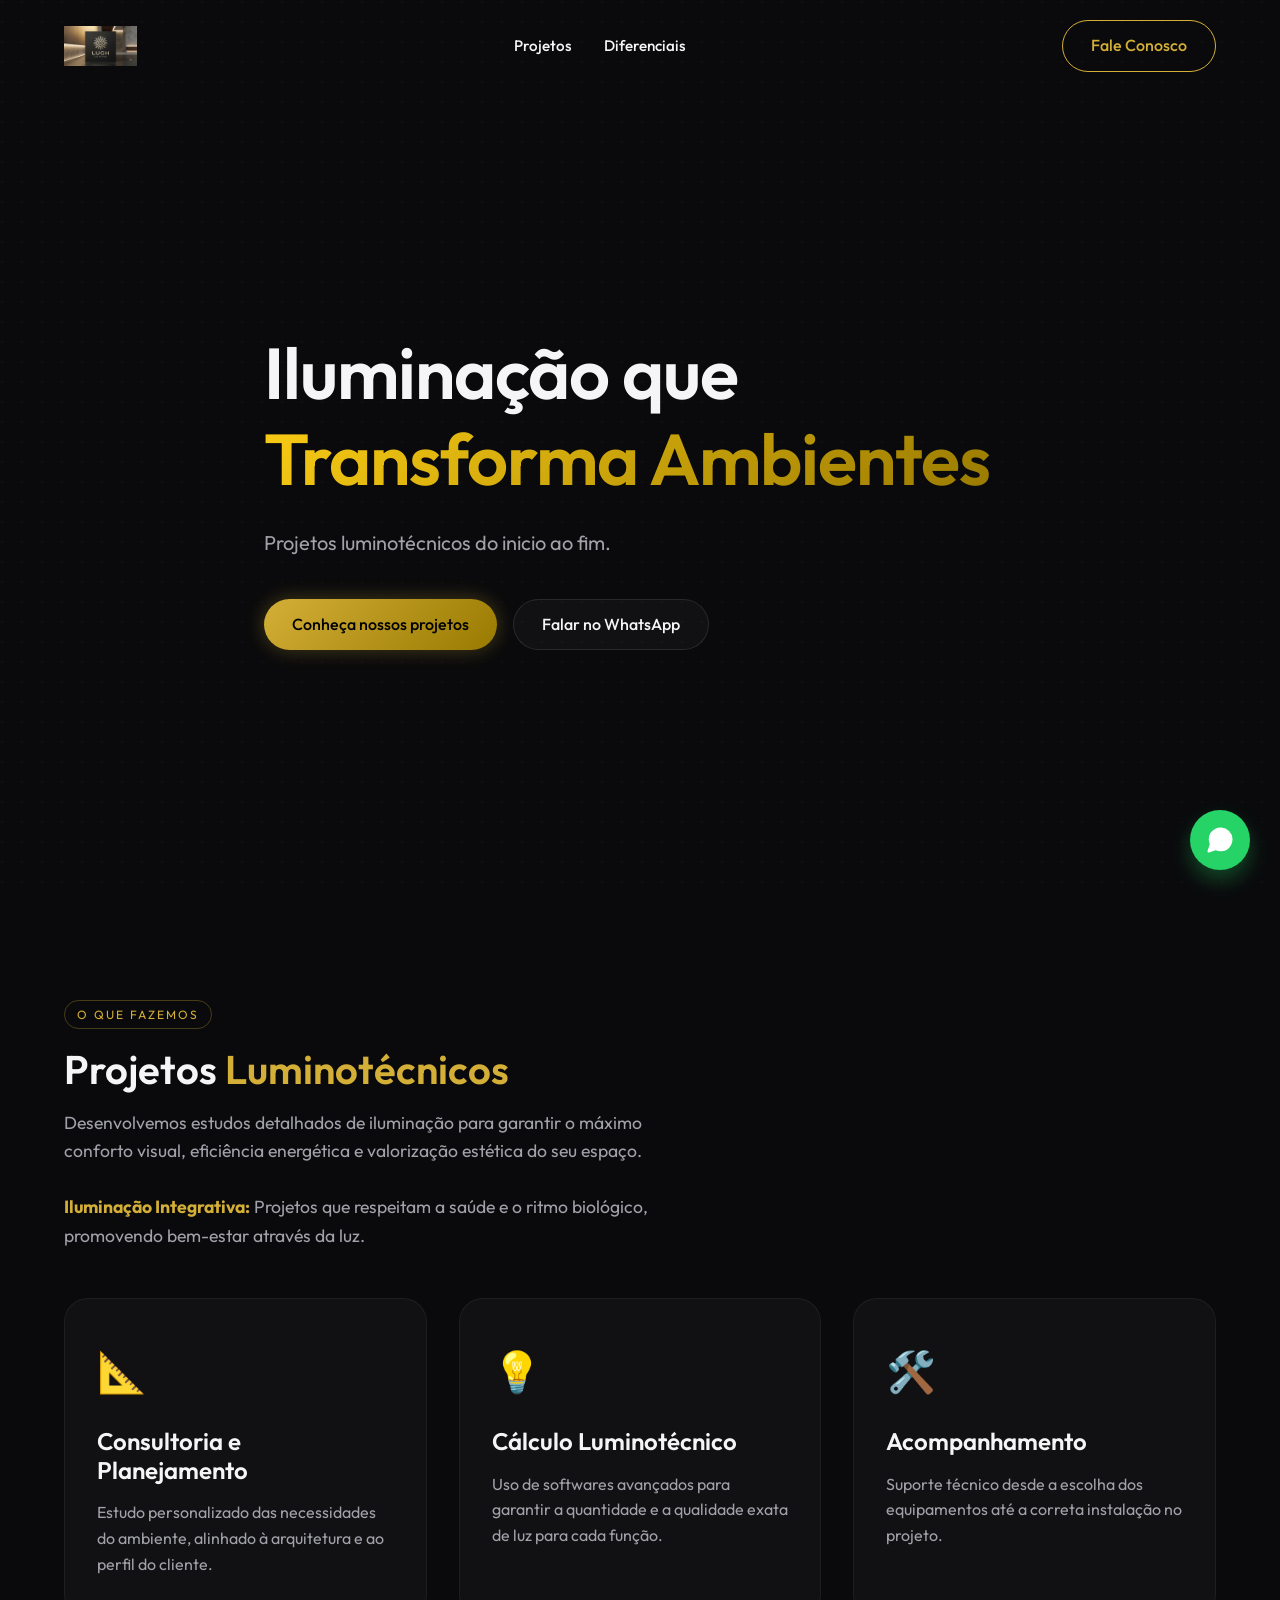
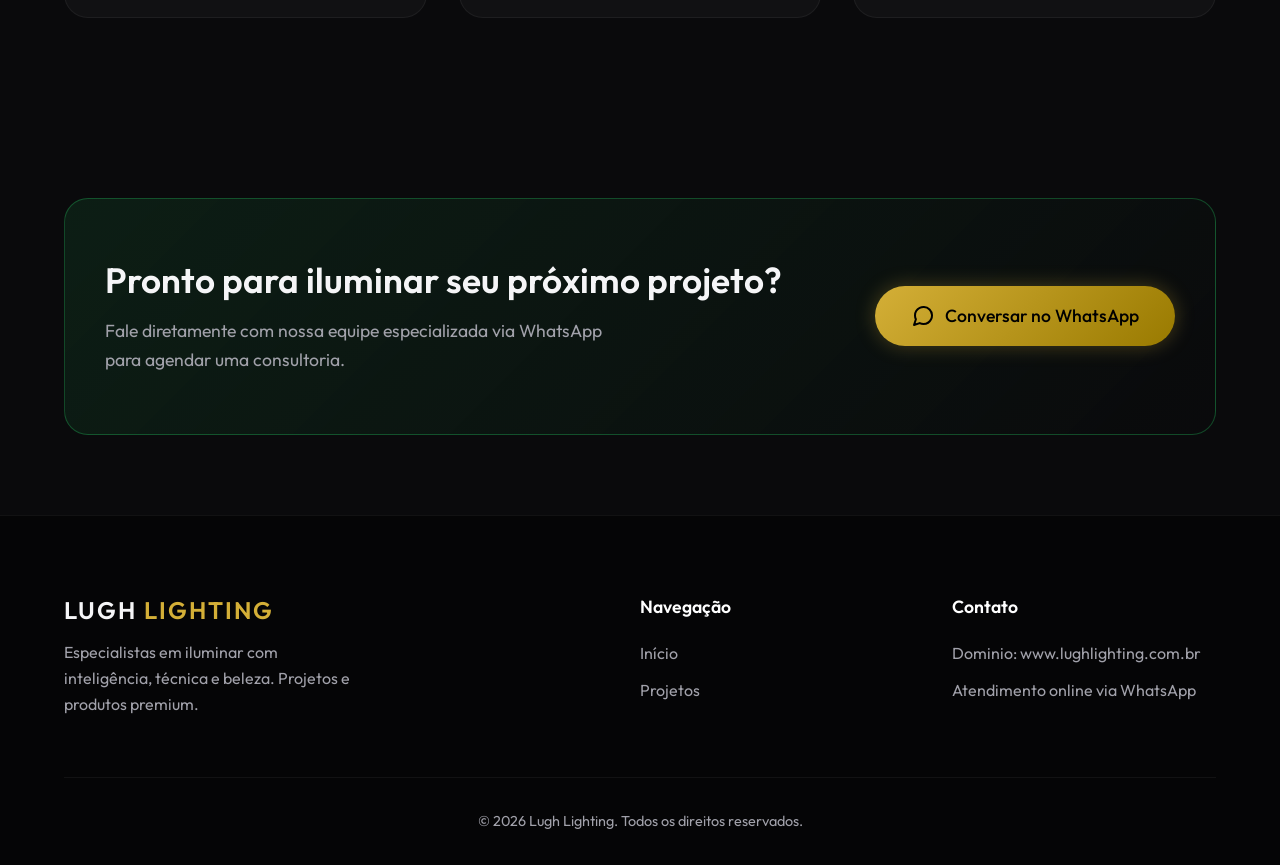
==== commit 3a604e67: "Add Hero Carousel" ====
--- a/index.html
+++ b/index.html
@@ -45,6 +45,10 @@
 
     <!-- Hero Section -->
     <section class="hero" id="home">
+        <div class="hero-carousel">
+            <div class="carousel-slide active" style="background-image: url('assets/projeto1.jpg');"></div>
+            <div class="carousel-slide" style="background-image: url('assets/projeto2.jpg');"></div>
+        </div>
         <div class="hero-overlay"></div>
         <div class="container hero-content">
             <h1 class="hero-title">Iluminação que <br><span class="accent-gradient">Transforma Ambientes</span></h1>
--- a/styles.css
+++ b/styles.css
@@ -279,8 +279,33 @@
     display: flex;
     align-items: center;
     padding-top: 80px;
-    background: radial-gradient(circle at 70% 30%, rgba(212, 175, 55, 0.15) 0%, rgba(10, 10, 12, 1) 60%);
+    background-color: var(--bg-dark);
     overflow: hidden;
+}
+
+.hero-carousel {
+    position: absolute;
+    top: 0;
+    left: 0;
+    width: 100%;
+    height: 100%;
+    z-index: 0;
+}
+
+.carousel-slide {
+    position: absolute;
+    top: 0;
+    left: 0;
+    width: 100%;
+    height: 100%;
+    background-size: cover;
+    background-position: center;
+    opacity: 0;
+    transition: opacity 1.5s ease-in-out;
+}
+
+.carousel-slide.active {
+    opacity: 1;
 }
 
 .hero-overlay {
@@ -289,7 +314,7 @@
     left: 0;
     width: 100%;
     height: 100%;
-    background: url('data:image/svg+xml;utf8,<svg width="20" height="20" xmlns="http://www.w3.org/2000/svg"><circle cx="2" cy="2" r="1" fill="rgba(255,255,255,0.03)"/></svg>');
+    background: rgba(10, 10, 12, 0.75) url('data:image/svg+xml;utf8,<svg width="20" height="20" xmlns="http://www.w3.org/2000/svg"><circle cx="2" cy="2" r="1" fill="rgba(255,255,255,0.03)"/></svg>');
     z-index: 1;
 }
 
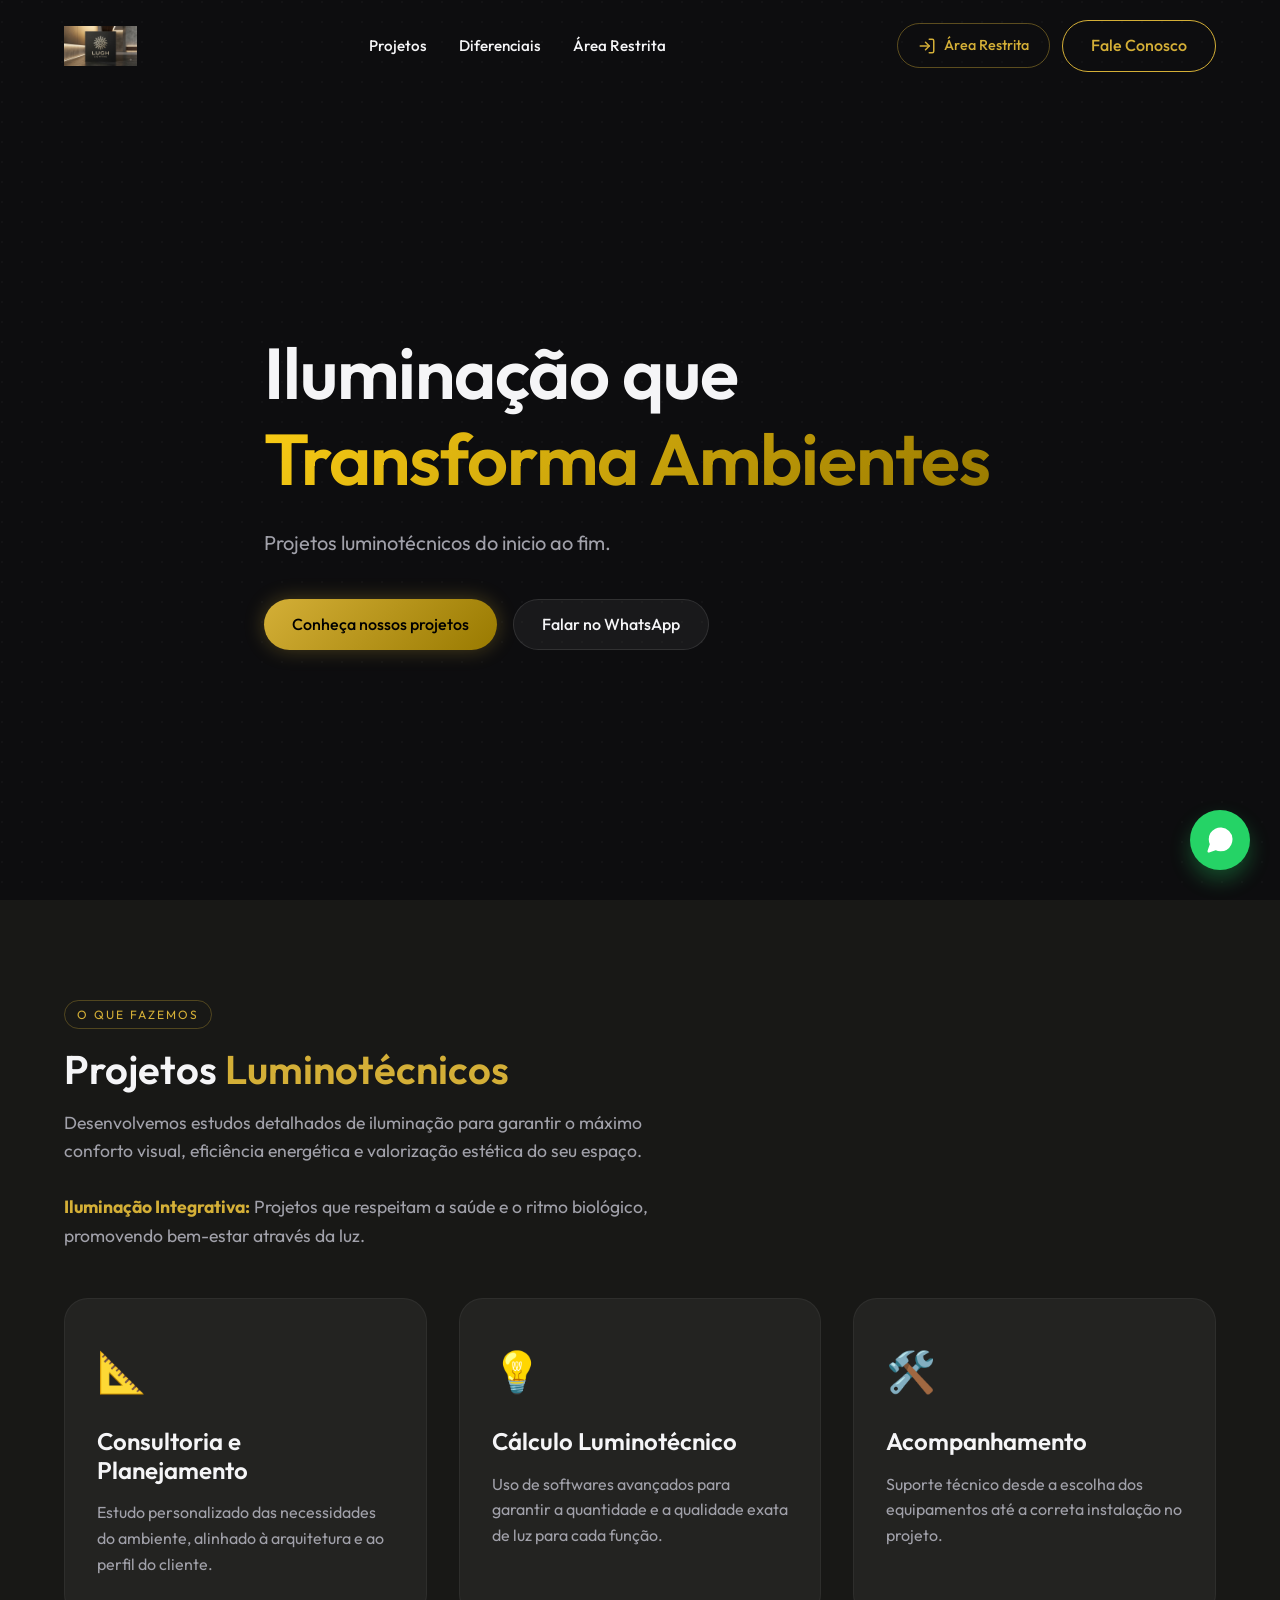
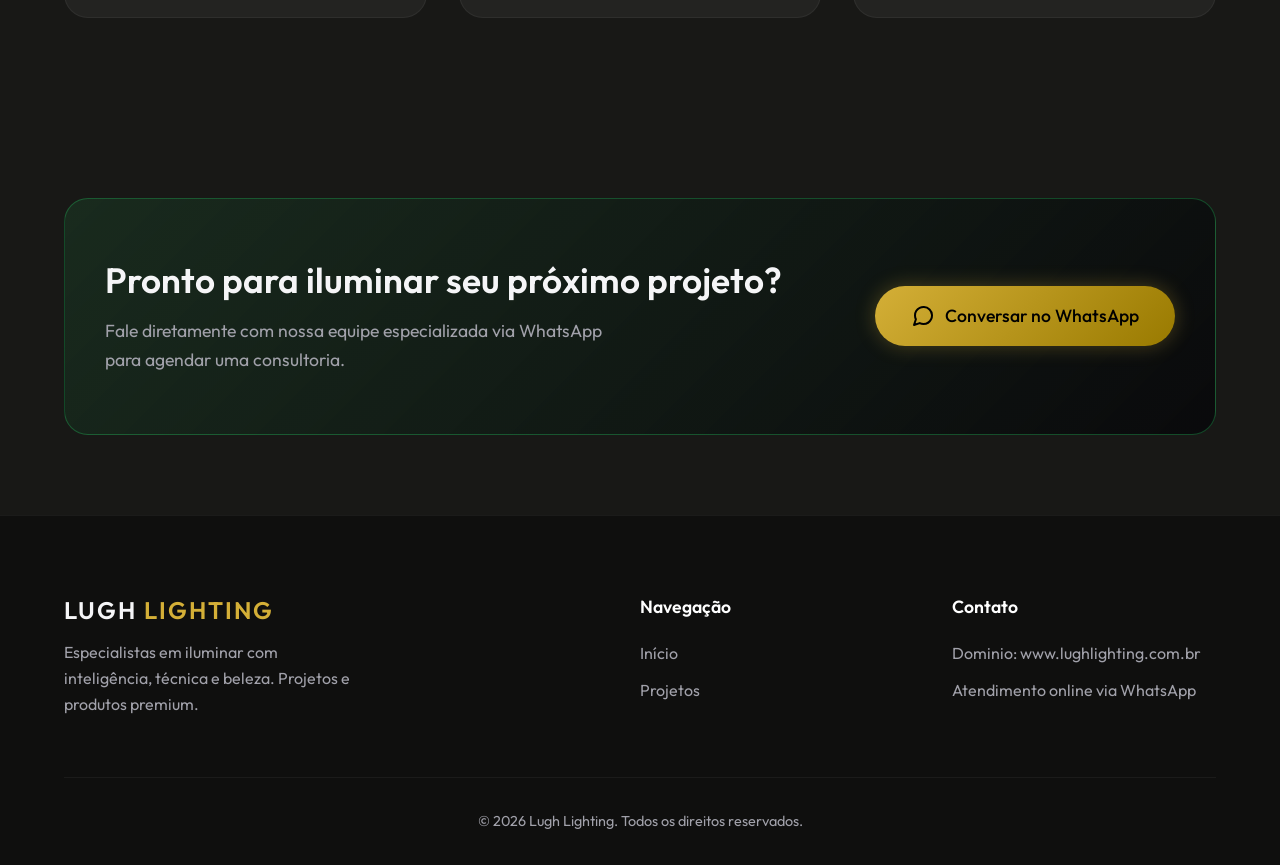
==== commit 6a5141b3: "feat: adicionar botão Área Restrita, login com Google e calculadora de luminárias" ====
--- a/index.html
+++ b/index.html
@@ -29,10 +29,21 @@
                 <ul class="nav-list">
                     <li><a href="#projetos" class="nav-link">Projetos</a></li>
                     <li><a href="#diferenciais" class="nav-link">Diferenciais</a></li>
+                    <li><a href="login/" class="nav-link">Área Restrita</a></li>
                 </ul>
             </nav>
             
-            <a href="#contato" class="btn btn-outline" id="btn-header-contact">Fale Conosco</a>
+            <div class="header-buttons">
+                <a href="login/" class="btn btn-login" id="btn-header-login">
+                    <svg viewBox="0 0 24 24" width="18" height="18" stroke="currentColor" stroke-width="2" fill="none" stroke-linecap="round" stroke-linejoin="round">
+                        <path d="M15 3h4a2 2 0 0 1 2 2v14a2 2 0 0 1-2 2h-4"></path>
+                        <polyline points="10 17 15 12 10 7"></polyline>
+                        <line x1="15" y1="12" x2="3" y2="12"></line>
+                    </svg>
+                    Área Restrita
+                </a>
+                <a href="#contato" class="btn btn-outline" id="btn-header-contact">Fale Conosco</a>
+            </div>
             
             <!-- Mobile Menu Toggle -->
             <div class="menu-toggle" id="mobile-menu">
@@ -46,7 +57,7 @@
     <!-- Hero Section -->
     <section class="hero" id="home">
         <div class="hero-carousel">
-            <div class="carousel-slide active" style="background-image: url('assets/projeto1.jpg');"></div>
+            <div class="carousel-slide active" style="background-image: url('assets/projeto1.jpeg');"></div>
             <div class="carousel-slide" style="background-image: url('assets/projeto2.jpg');"></div>
         </div>
         <div class="hero-overlay"></div>
--- a/styles.css
+++ b/styles.css
@@ -3,9 +3,9 @@
    ========================================================================== */
 :root {
     /* Colors */
-    --bg-dark: #0a0a0c;
-    --bg-darker: #050506;
-    --bg-card: rgba(255, 255, 255, 0.03);
+    --bg-dark: #181816;
+    --bg-darker: #0f0f0e;
+    --bg-card: rgba(255, 255, 255, 0.05);
     
     --text-main: #f5f5f7;
     --text-muted: #a1a1aa;
@@ -178,6 +178,43 @@
 .btn-large {
     padding: 16px 36px;
     font-size: 1.1rem;
+}
+
+/* Login Button */
+.header-buttons {
+    display: flex;
+    align-items: center;
+    gap: 12px;
+}
+
+.btn-login {
+    display: inline-flex;
+    align-items: center;
+    gap: 8px;
+    background: transparent;
+    border: 1px solid rgba(212, 175, 55, 0.4);
+    color: var(--accent-gold);
+    padding: 10px 20px;
+    border-radius: 50px;
+    font-weight: 500;
+    font-size: 0.9rem;
+    transition: var(--transition-normal);
+    cursor: pointer;
+}
+
+.btn-login svg {
+    transition: var(--transition-fast);
+}
+
+.btn-login:hover {
+    background: rgba(212, 175, 55, 0.1);
+    border-color: var(--accent-gold);
+    transform: translateY(-2px);
+    box-shadow: 0 0 15px rgba(212, 175, 55, 0.15);
+}
+
+.btn-login:hover svg {
+    transform: translateX(3px);
 }
 
 /* ==========================================================================
@@ -665,8 +702,8 @@
         z-index: 1001;
     }
     
-    .header .btn-outline {
-        display: none; /* Hide header btn on mobile to simplify */
+    .header .header-buttons {
+        display: none; /* Hide header buttons on mobile to simplify */
     }
     
     .hero-title {
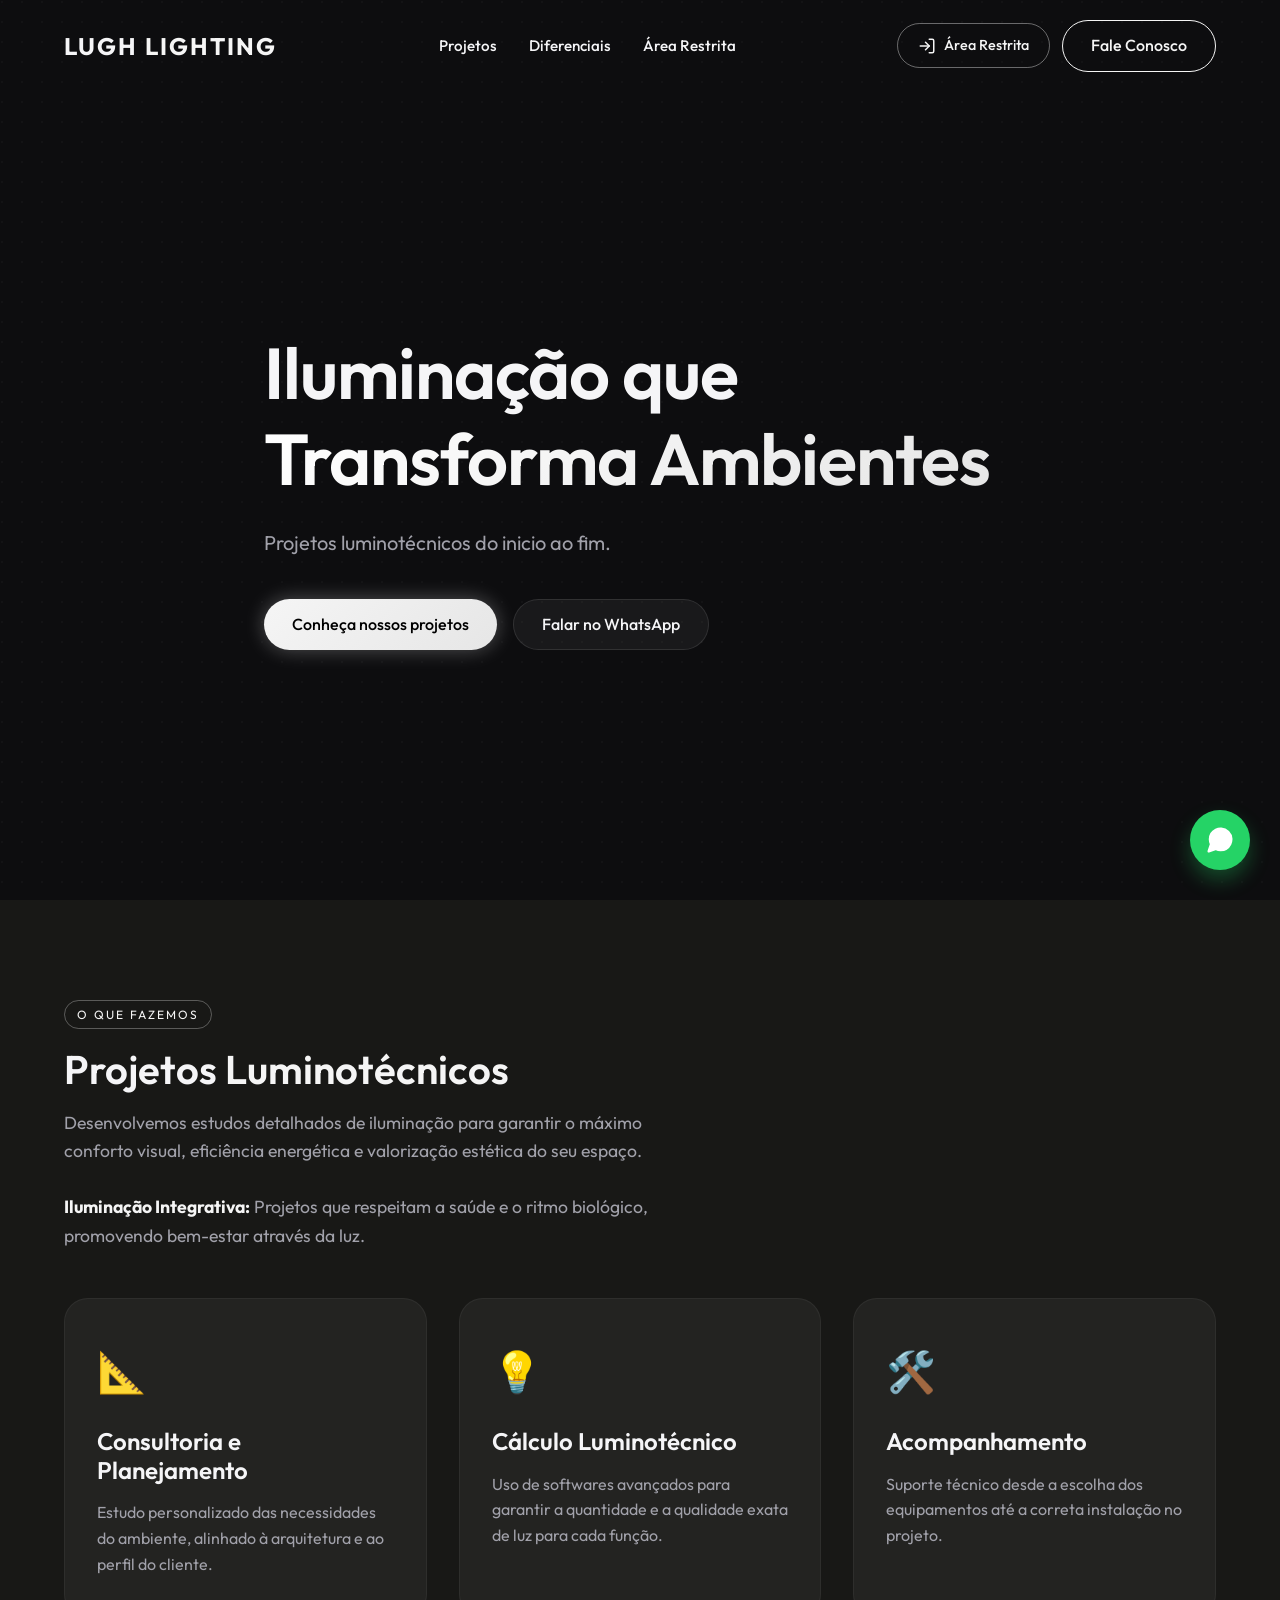
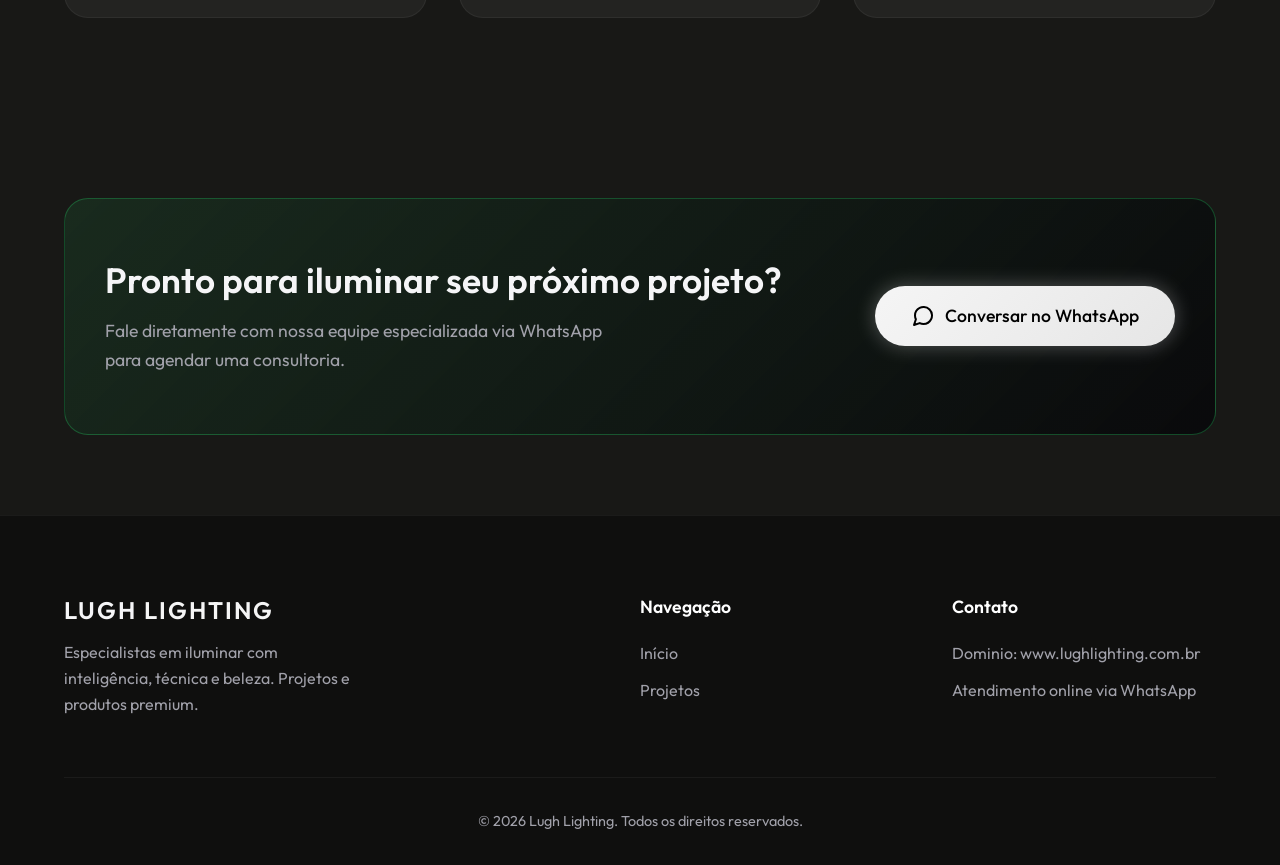
==== commit 214f3148: "feat: atualizar calculadora e cores" ====
--- a/index.html
+++ b/index.html
@@ -12,7 +12,7 @@
     <link href="https://fonts.googleapis.com/css2?family=Outfit:wght@300;400;500;600;700&display=swap" rel="stylesheet">
     
     <!-- Custom CSS -->
-    <link rel="stylesheet" href="styles.css">
+    <link rel="stylesheet" href="styles.css?v=2">
 </head>
 <body>
 
--- a/styles.css
+++ b/styles.css
@@ -11,9 +11,9 @@
     --text-muted: #a1a1aa;
     
     /* Gold / Lighting Accents */
-    --accent-gold: #d4af37;
-    --accent-gold-light: #facc15;
-    --accent-gold-dark: #997a00;
+    --accent-offwhite: #f5f5f5;
+    --accent-offwhite-light: #ffffff;
+    --accent-offwhite-dark: #e6e6e6;
     
     --wa-green: #25D366;
     --wa-green-hover: #1ebd5a;
@@ -31,8 +31,8 @@
     --transition-normal: 0.4s cubic-bezier(0.16, 1, 0.3, 1);
     
     /* Glow Effects */
-    --glow-gold: 0 0 20px rgba(212, 175, 55, 0.3);
-    --glow-gold-strong: 0 0 30px rgba(250, 204, 21, 0.5);
+    --glow-offwhite: 0 0 20px rgba(245, 245, 245, 0.3);
+    --glow-offwhite-strong: 0 0 30px rgba(255, 255, 255, 0.5);
 }
 
 /* ==========================================================================
@@ -73,11 +73,11 @@
 }
 
 .accent {
-    color: var(--accent-gold);
+    color: var(--accent-offwhite);
 }
 
 .accent-gradient {
-    background: linear-gradient(135deg, var(--accent-gold-light) 0%, var(--accent-gold-dark) 100%);
+    background: linear-gradient(135deg, var(--accent-offwhite-light) 0%, var(--accent-offwhite-dark) 100%);
     -webkit-background-clip: text;
     -webkit-text-fill-color: transparent;
     background-clip: text;
@@ -116,8 +116,8 @@
     text-transform: uppercase;
     font-size: 0.75rem;
     letter-spacing: 2px;
-    color: var(--accent-gold);
-    border: 1px solid rgba(212, 175, 55, 0.3);
+    color: var(--accent-offwhite);
+    border: 1px solid rgba(245, 245, 245, 0.3);
     padding: 4px 12px;
     border-radius: 50px;
     margin-bottom: 1rem;
@@ -141,15 +141,15 @@
 }
 
 .btn-primary {
-    background: linear-gradient(135deg, var(--accent-gold), var(--accent-gold-dark));
+    background: linear-gradient(135deg, var(--accent-offwhite), var(--accent-offwhite-dark));
     color: #000;
-    box-shadow: var(--glow-gold);
+    box-shadow: var(--glow-offwhite);
 }
 
 .btn-primary:hover {
     transform: translateY(-2px);
-    box-shadow: var(--glow-gold-strong);
-    background: linear-gradient(135deg, var(--accent-gold-light), var(--accent-gold));
+    box-shadow: var(--glow-offwhite-strong);
+    background: linear-gradient(135deg, var(--accent-offwhite-light), var(--accent-offwhite));
 }
 
 .btn-secondary {
@@ -165,14 +165,14 @@
 
 .btn-outline {
     background: transparent;
-    border: 1px solid var(--accent-gold);
-    color: var(--accent-gold);
+    border: 1px solid var(--accent-offwhite);
+    color: var(--accent-offwhite);
 }
 
 .btn-outline:hover {
-    background: var(--accent-gold);
+    background: var(--accent-offwhite);
     color: #000;
-    box-shadow: var(--glow-gold);
+    box-shadow: var(--glow-offwhite);
 }
 
 .btn-large {
@@ -192,8 +192,8 @@
     align-items: center;
     gap: 8px;
     background: transparent;
-    border: 1px solid rgba(212, 175, 55, 0.4);
-    color: var(--accent-gold);
+    border: 1px solid rgba(245, 245, 245, 0.4);
+    color: var(--accent-offwhite);
     padding: 10px 20px;
     border-radius: 50px;
     font-weight: 500;
@@ -207,10 +207,10 @@
 }
 
 .btn-login:hover {
-    background: rgba(212, 175, 55, 0.1);
-    border-color: var(--accent-gold);
+    background: rgba(245, 245, 245, 0.1);
+    border-color: var(--accent-offwhite);
     transform: translateY(-2px);
-    box-shadow: 0 0 15px rgba(212, 175, 55, 0.15);
+    box-shadow: 0 0 15px rgba(245, 245, 245, 0.15);
 }
 
 .btn-login:hover svg {
@@ -281,12 +281,12 @@
     left: 0;
     width: 0;
     height: 2px;
-    background-color: var(--accent-gold);
+    background-color: var(--accent-offwhite);
     transition: var(--transition-normal);
 }
 
 .nav-link:hover {
-    color: var(--accent-gold);
+    color: var(--accent-offwhite);
 }
 
 .nav-link:hover::after {
@@ -428,14 +428,14 @@
     left: 0;
     width: 100%;
     height: 100%;
-    background: radial-gradient(circle at top right, rgba(212, 175, 55, 0.1), transparent 50%);
+    background: radial-gradient(circle at top right, rgba(245, 245, 245, 0.1), transparent 50%);
     opacity: 0;
     transition: var(--transition-normal);
 }
 
 .card:hover {
     transform: translateY(-5px);
-    border-color: rgba(212, 175, 55, 0.3);
+    border-color: rgba(245, 245, 245, 0.3);
     box-shadow: 0 10px 30px -10px rgba(0, 0, 0, 0.5);
 }
 
@@ -496,7 +496,7 @@
 }
 
 .product-link {
-    color: var(--accent-gold);
+    color: var(--accent-offwhite);
     font-weight: 500;
     display: inline-flex;
     align-items: center;
@@ -504,7 +504,7 @@
 }
 
 .product-link:hover {
-    color: var(--accent-gold-light);
+    color: var(--accent-offwhite-light);
     transform: translateX(5px);
 }
 
@@ -583,7 +583,7 @@
 }
 
 .footer-links a:hover {
-    color: var(--accent-gold);
+    color: var(--accent-offwhite);
 }
 
 .footer-contact p {
